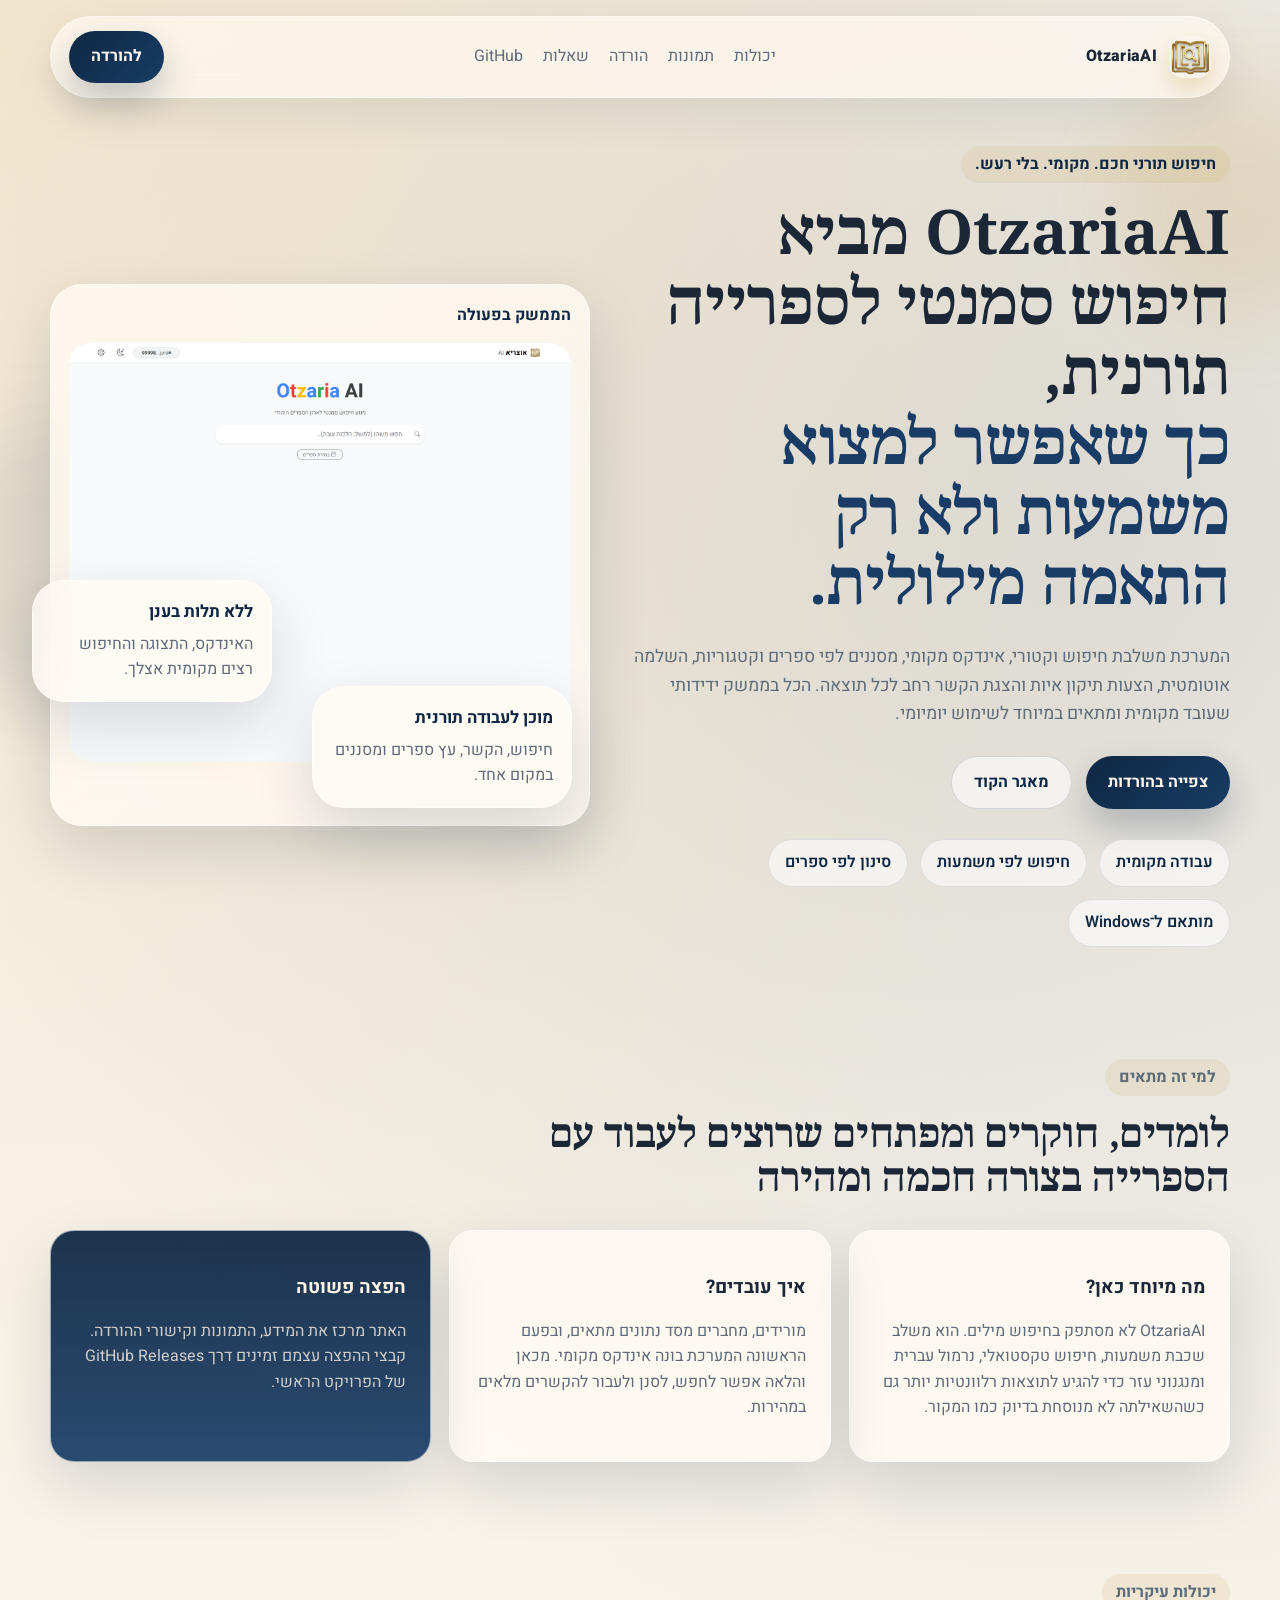
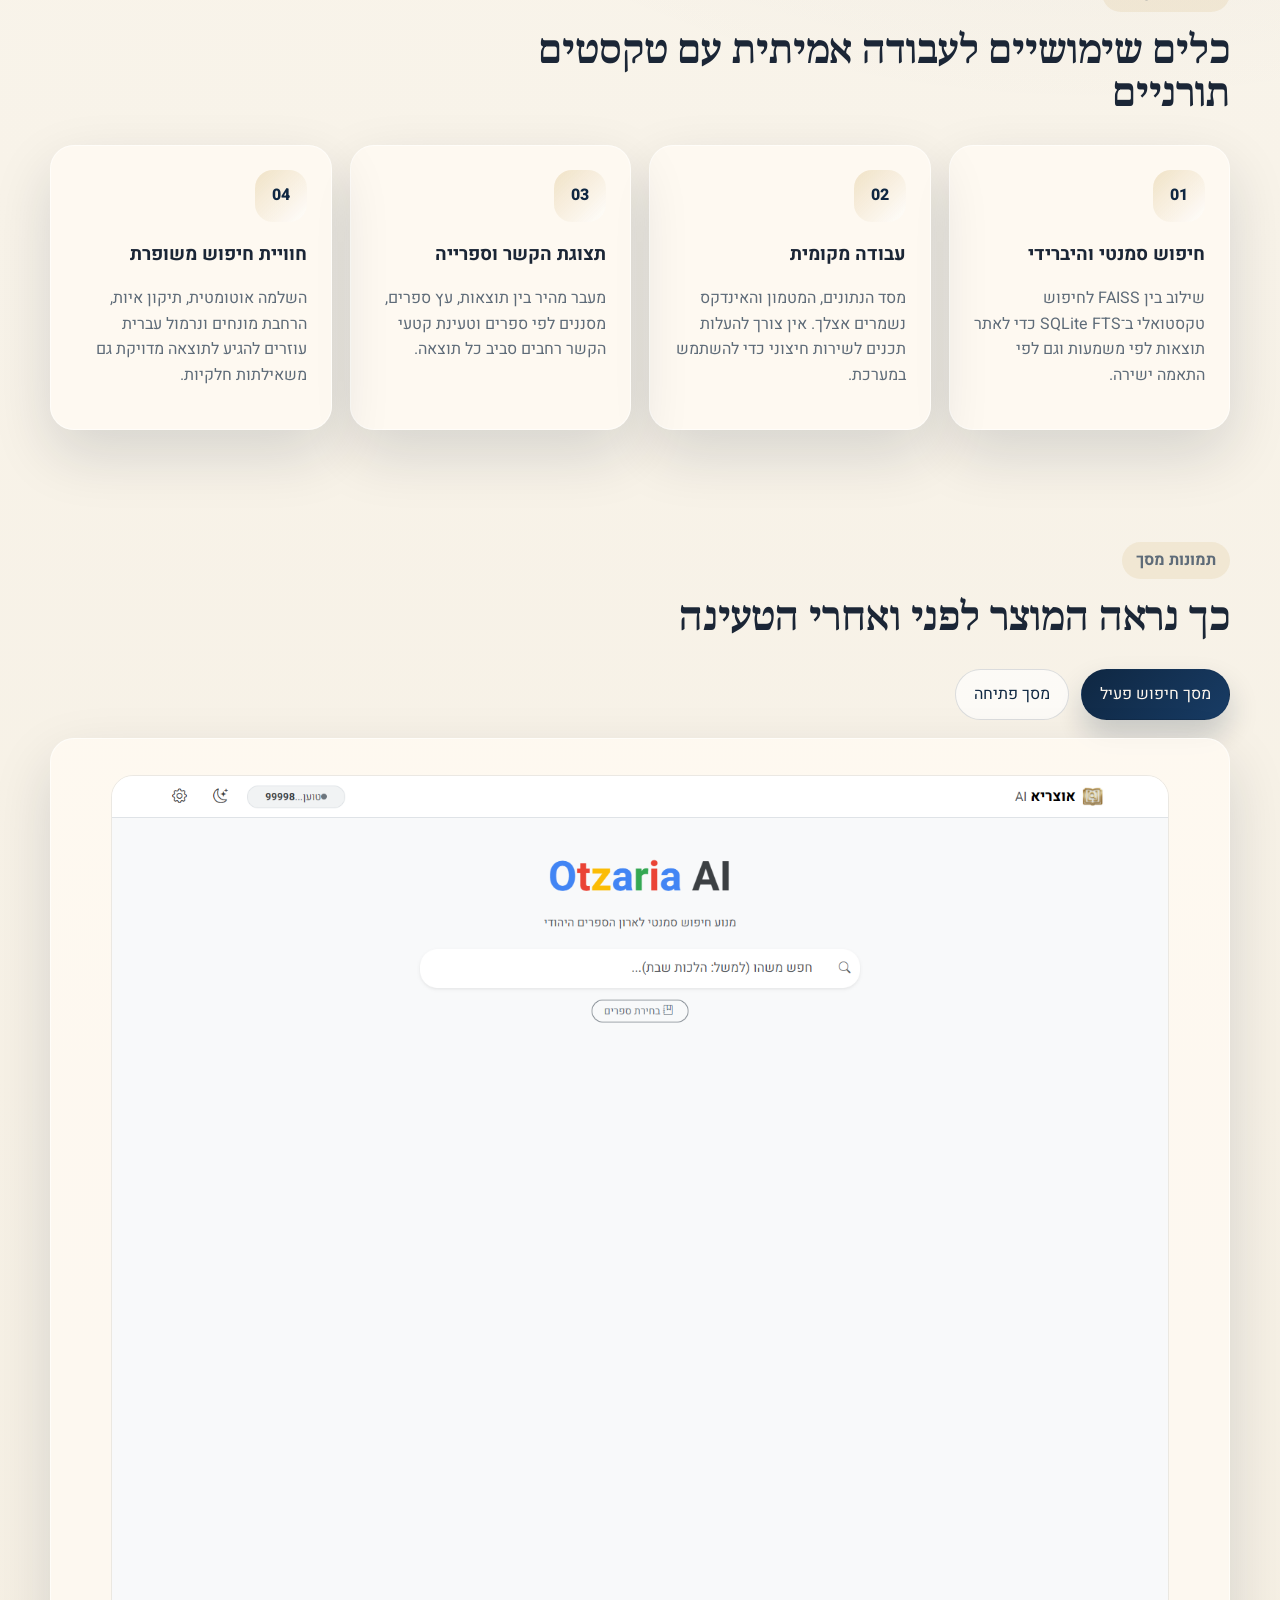
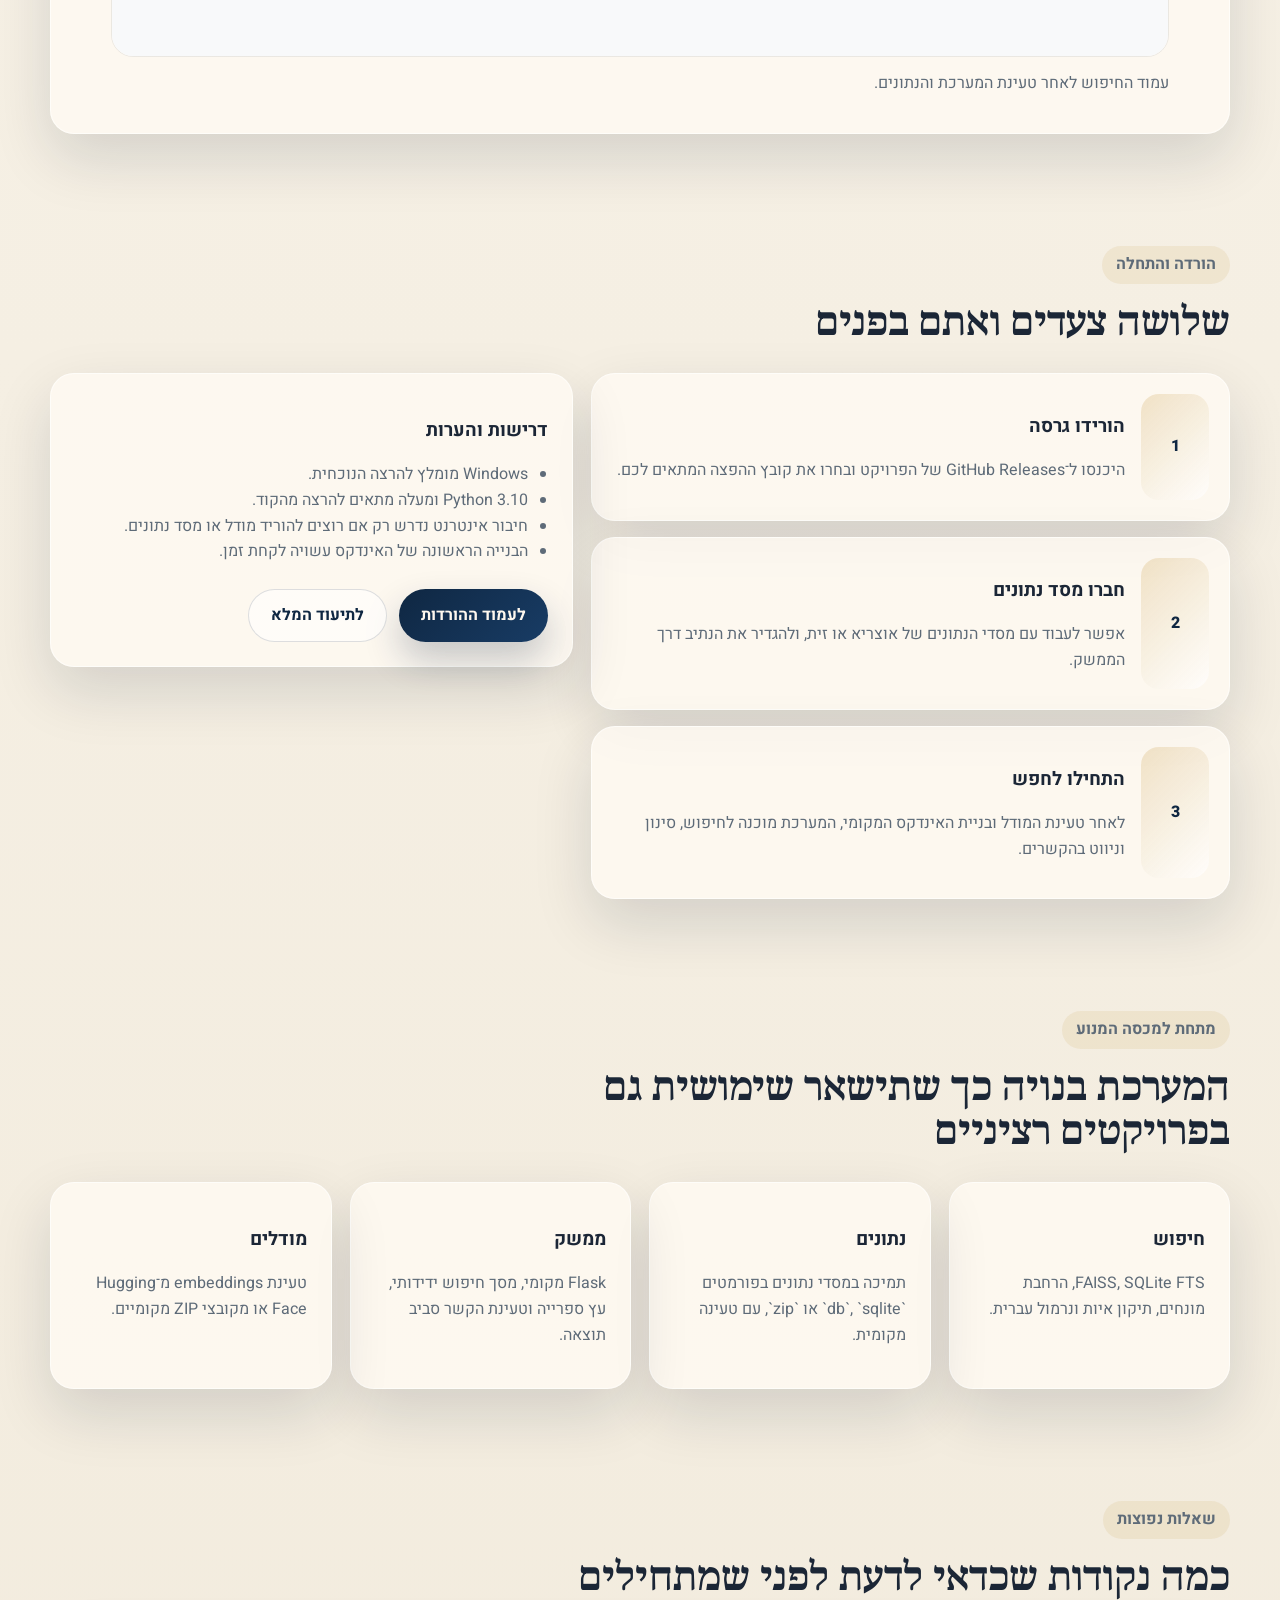
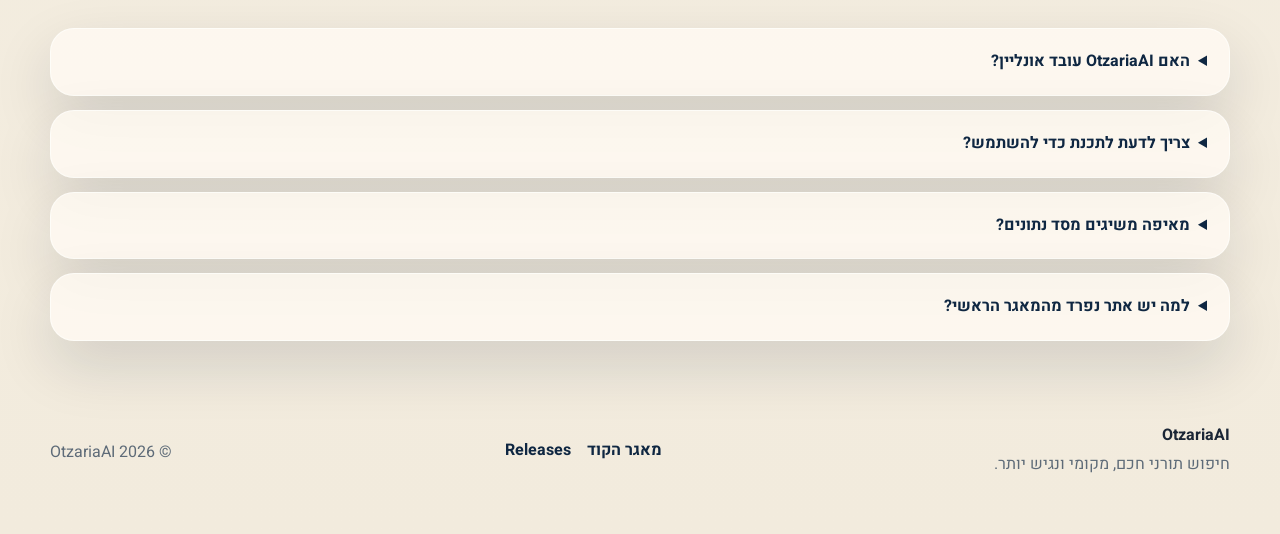
==== index.html @ f45da80d "יצירת אתר" ====
<!doctype html>
<html lang="he" dir="rtl">
  <head>
    <meta charset="utf-8" />
    <meta name="viewport" content="width=device-width, initial-scale=1" />
    <title>OtzariaAI | חיפוש חכם לספרייה תורנית</title>
    <meta
      name="description"
      content="OtzariaAI הוא אתר הבית של מנוע החיפוש הסמנטי המקומי לספרייה תורנית: חיפוש לפי משמעות, מסננים, השלמה אוטומטית, ותהליך הורדה פשוט דרך GitHub Releases."
    />
    <meta name="theme-color" content="#0f2742" />
    <meta property="og:title" content="OtzariaAI" />
    <meta
      property="og:description"
      content="מנוע חיפוש סמנטי מקומי לספרייה תורנית, עם חיפוש לפי משמעות, עבודה מקומית ותהליך הורדה פשוט."
    />
    <meta property="og:type" content="website" />
    <meta property="og:url" content="https://arieldaniely.github.io/otzariaai-site/" />
    <meta property="og:image" content="assets/brand-mark.png" />
    <link rel="icon" href="favicon.ico" sizes="any" />
    <link rel="stylesheet" href="styles.css" />
  </head>
  <body>
    <div class="page-glow page-glow-one" aria-hidden="true"></div>
    <div class="page-glow page-glow-two" aria-hidden="true"></div>

    <header class="topbar">
      <a class="brand" href="#top" aria-label="עמוד הבית של OtzariaAI">
        <img src="assets/brand-mark.png" alt="" />
        <span>OtzariaAI</span>
      </a>

      <nav class="topnav" aria-label="ניווט ראשי">
        <a href="#features">יכולות</a>
        <a href="#gallery">תמונות</a>
        <a href="#download">הורדה</a>
        <a href="#faq">שאלות</a>
        <a href="https://github.com/arieldaniely/otzariaAI" target="_blank" rel="noreferrer">GitHub</a>
      </nav>

      <a
        class="nav-cta"
        href="https://github.com/arieldaniely/otzariaAI/releases"
        target="_blank"
        rel="noreferrer"
      >
        להורדה
      </a>
    </header>

    <main id="top">
      <section class="hero section-shell reveal">
        <div class="hero-copy">
          <p class="eyebrow">חיפוש תורני חכם. מקומי. בלי רעש.</p>
          <h1>
            OtzariaAI מביא חיפוש סמנטי לספרייה תורנית,
            <span>כך שאפשר למצוא משמעות ולא רק התאמה מילולית.</span>
          </h1>
          <p class="hero-text">
            המערכת משלבת חיפוש וקטורי, אינדקס מקומי, מסננים לפי ספרים וקטגוריות,
            השלמה אוטומטית, הצעות תיקון איות והצגת הקשר רחב לכל תוצאה. הכל בממשק
            ידידותי שעובד מקומית ומתאים במיוחד לשימוש יומיומי.
          </p>

          <div class="hero-actions">
            <a
              class="button button-primary"
              href="https://github.com/arieldaniely/otzariaAI/releases"
              target="_blank"
              rel="noreferrer"
            >
              צפייה בהורדות
            </a>
            <a
              class="button button-secondary"
              href="https://github.com/arieldaniely/otzariaAI"
              target="_blank"
              rel="noreferrer"
            >
              מאגר הקוד
            </a>
          </div>

          <ul class="hero-pills" aria-label="יתרונות מרכזיים">
            <li>עבודה מקומית</li>
            <li>חיפוש לפי משמעות</li>
            <li>סינון לפי ספרים</li>
            <li>מותאם ל־Windows</li>
          </ul>
        </div>

        <div class="hero-stage">
          <div class="stage-card stage-card-main">
            <div class="stage-caption">הממשק בפעולה</div>
            <img
              src="assets/ui-home-live.png"
              alt="צילום מסך של מנוע החיפוש OtzariaAI"
            />
          </div>
          <div class="stage-card stage-card-note">
            <strong>ללא תלות בענן</strong>
            <span>האינדקס, התצוגה והחיפוש רצים מקומית אצלך.</span>
          </div>
          <div class="stage-card stage-card-note secondary">
            <strong>מוכן לעבודה תורנית</strong>
            <span>חיפוש, הקשר, עץ ספרים ומסננים במקום אחד.</span>
          </div>
        </div>
      </section>

      <section class="section-shell intro reveal">
        <div class="section-heading">
          <p class="eyebrow">למי זה מתאים</p>
          <h2>לומדים, חוקרים ומפתחים שרוצים לעבוד עם הספרייה בצורה חכמה ומהירה</h2>
        </div>

        <div class="intro-grid">
          <article class="info-panel">
            <h3>מה מיוחד כאן?</h3>
            <p>
              OtzariaAI לא מסתפק בחיפוש מילים. הוא משלב שכבת משמעות, חיפוש טקסטואלי,
              נרמול עברית ומנגנוני עזר כדי להגיע לתוצאות רלוונטיות יותר גם כשהשאילתה
              לא מנוסחת בדיוק כמו המקור.
            </p>
          </article>
          <article class="info-panel">
            <h3>איך עובדים?</h3>
            <p>
              מורידים, מחברים מסד נתונים מתאים, ובפעם הראשונה המערכת בונה אינדקס
              מקומי. מכאן והלאה אפשר לחפש, לסנן ולעבור להקשרים מלאים במהירות.
            </p>
          </article>
          <article class="info-panel accent-panel">
            <h3>הפצה פשוטה</h3>
            <p>
              האתר מרכז את המידע, התמונות וקישורי ההורדה. קבצי ההפצה עצמם זמינים
              דרך GitHub Releases של הפרויקט הראשי.
            </p>
          </article>
        </div>
      </section>

      <section id="features" class="section-shell reveal">
        <div class="section-heading">
          <p class="eyebrow">יכולות עיקריות</p>
          <h2>כלים שימושיים לעבודה אמיתית עם טקסטים תורניים</h2>
        </div>

        <div class="feature-grid">
          <article class="feature-card">
            <span class="feature-index">01</span>
            <h3>חיפוש סמנטי והיברידי</h3>
            <p>
              שילוב בין FAISS לחיפוש טקסטואלי ב־SQLite FTS כדי לאתר תוצאות לפי
              משמעות וגם לפי התאמה ישירה.
            </p>
          </article>
          <article class="feature-card">
            <span class="feature-index">02</span>
            <h3>עבודה מקומית</h3>
            <p>
              מסד הנתונים, המטמון והאינדקס נשמרים אצלך. אין צורך להעלות תכנים לשירות
              חיצוני כדי להשתמש במערכת.
            </p>
          </article>
          <article class="feature-card">
            <span class="feature-index">03</span>
            <h3>תצוגת הקשר וספרייה</h3>
            <p>
              מעבר מהיר בין תוצאות, עץ ספרים, מסננים לפי ספרים וטעינת קטעי הקשר רחבים
              סביב כל תוצאה.
            </p>
          </article>
          <article class="feature-card">
            <span class="feature-index">04</span>
            <h3>חוויית חיפוש משופרת</h3>
            <p>
              השלמה אוטומטית, תיקון איות, הרחבת מונחים ונרמול עברית עוזרים להגיע
              לתוצאה מדויקת גם משאילתות חלקיות.
            </p>
          </article>
        </div>
      </section>

      <section id="gallery" class="section-shell reveal">
        <div class="section-heading">
          <p class="eyebrow">תמונות מסך</p>
          <h2>כך נראה המוצר לפני ואחרי הטעינה</h2>
        </div>

        <div class="gallery-layout">
          <div class="gallery-controls" role="tablist" aria-label="בחירת צילום מסך">
            <button
              class="gallery-button is-active"
              type="button"
              data-target="live"
              role="tab"
              aria-selected="true"
            >
              מסך חיפוש פעיל
            </button>
            <button
              class="gallery-button"
              type="button"
              data-target="welcome"
              role="tab"
              aria-selected="false"
            >
              מסך פתיחה
            </button>
          </div>

          <div class="gallery-frame">
            <figure class="gallery-shot is-active" data-shot="live">
              <img src="assets/ui-home-live.png" alt="מסך חיפוש פעיל של OtzariaAI" />
              <figcaption>עמוד החיפוש לאחר טעינת המערכת והנתונים.</figcaption>
            </figure>

            <figure class="gallery-shot" data-shot="welcome">
              <img src="assets/ui-home.png" alt="מסך פתיחה של OtzariaAI" />
              <figcaption>מסך פתיחה נקי עם קריאה ברורה להגדרת המערכת.</figcaption>
            </figure>
          </div>
        </div>
      </section>

      <section id="download" class="section-shell reveal">
        <div class="section-heading">
          <p class="eyebrow">הורדה והתחלה</p>
          <h2>שלושה צעדים ואתם בפנים</h2>
        </div>

        <div class="download-grid">
          <div class="steps-panel">
            <article class="step-card">
              <span class="step-index">1</span>
              <div>
                <h3>הורידו גרסה</h3>
                <p>
                  היכנסו ל־GitHub Releases של הפרויקט ובחרו את קובץ ההפצה המתאים לכם.
                </p>
              </div>
            </article>
            <article class="step-card">
              <span class="step-index">2</span>
              <div>
                <h3>חברו מסד נתונים</h3>
                <p>
                  אפשר לעבוד עם מסדי הנתונים של אוצריא או זית, ולהגדיר את הנתיב דרך
                  הממשק.
                </p>
              </div>
            </article>
            <article class="step-card">
              <span class="step-index">3</span>
              <div>
                <h3>התחילו לחפש</h3>
                <p>
                  לאחר טעינת המודל ובניית האינדקס המקומי, המערכת מוכנה לחיפוש, סינון
                  וניווט בהקשרים.
                </p>
              </div>
            </article>
          </div>

          <aside class="requirements-panel">
            <h3>דרישות והערות</h3>
            <ul>
              <li>Windows מומלץ להרצה הנוכחית.</li>
              <li>Python 3.10 ומעלה מתאים להרצה מהקוד.</li>
              <li>חיבור אינטרנט נדרש רק אם רוצים להוריד מודל או מסד נתונים.</li>
              <li>הבנייה הראשונה של האינדקס עשויה לקחת זמן.</li>
            </ul>

            <div class="requirements-actions">
              <a
                class="button button-primary"
                href="https://github.com/arieldaniely/otzariaAI/releases"
                target="_blank"
                rel="noreferrer"
              >
                לעמוד ההורדות
              </a>
              <a
                class="button button-secondary"
                href="https://github.com/arieldaniely/otzariaAI#readme"
                target="_blank"
                rel="noreferrer"
              >
                לתיעוד המלא
              </a>
            </div>
          </aside>
        </div>
      </section>

      <section class="section-shell reveal">
        <div class="section-heading">
          <p class="eyebrow">מתחת למכסה המנוע</p>
          <h2>המערכת בנויה כך שתישאר שימושית גם בפרויקטים רציניים</h2>
        </div>

        <div class="stack-grid">
          <article class="stack-card">
            <h3>חיפוש</h3>
            <p>FAISS, SQLite FTS, הרחבת מונחים, תיקון איות ונרמול עברית.</p>
          </article>
          <article class="stack-card">
            <h3>נתונים</h3>
            <p>תמיכה במסדי נתונים בפורמטים `db`, `sqlite` או `zip`, עם טעינה מקומית.</p>
          </article>
          <article class="stack-card">
            <h3>ממשק</h3>
            <p>Flask מקומי, מסך חיפוש ידידותי, עץ ספרייה וטעינת הקשר סביב תוצאה.</p>
          </article>
          <article class="stack-card">
            <h3>מודלים</h3>
            <p>טעינת embeddings מ־Hugging Face או מקובצי ZIP מקומיים.</p>
          </article>
        </div>
      </section>

      <section id="faq" class="section-shell reveal">
        <div class="section-heading">
          <p class="eyebrow">שאלות נפוצות</p>
          <h2>כמה נקודות שכדאי לדעת לפני שמתחילים</h2>
        </div>

        <div class="faq-list">
          <details>
            <summary>האם OtzariaAI עובד אונליין?</summary>
            <p>
              לא. המערכת עצמה מיועדת לעבודה מקומית. חיבור אינטרנט נדרש רק כדי להוריד
              מודל או מסד נתונים כשאין קובץ מקומי מוכן.
            </p>
          </details>
          <details>
            <summary>צריך לדעת לתכנת כדי להשתמש?</summary>
            <p>
              לא בהכרח. אפשר להשתמש בקובצי ההפצה מתוך Releases. אם רוצים להריץ מהקוד,
              יש ב־README הוראות התקנה מסודרות.
            </p>
          </details>
          <details>
            <summary>מאיפה משיגים מסד נתונים?</summary>
            <p>
              הפרויקט תומך במסדי הנתונים של אוצריא ושל זית. קישורי ההורדה וההסבר על
              הגדרת הנתיב מופיעים במאגר הראשי.
            </p>
          </details>
          <details>
            <summary>למה יש אתר נפרד מהמאגר הראשי?</summary>
            <p>
              כדי לאפשר דף שיווקי נקי ל־GitHub Pages בלי לערבב אותו עם קוד היישום,
              ההפצות והקבצים המקומיים של הפרויקט הראשי.
            </p>
          </details>
        </div>
      </section>
    </main>

    <footer class="site-footer">
      <div>
        <strong>OtzariaAI</strong>
        <p>חיפוש תורני חכם, מקומי ונגיש יותר.</p>
      </div>
      <div class="footer-links">
        <a href="https://github.com/arieldaniely/otzariaAI" target="_blank" rel="noreferrer">מאגר הקוד</a>
        <a href="https://github.com/arieldaniely/otzariaAI/releases" target="_blank" rel="noreferrer">Releases</a>
      </div>
      <p class="footer-note">© <span id="year"></span> OtzariaAI</p>
    </footer>

    <script src="script.js"></script>
  </body>
</html>
---- styles.css ----
@import url("https://fonts.googleapis.com/css2?family=Heebo:wght@400;500;700;800&family=Noto+Serif+Hebrew:wght@700&display=swap");

:root {
  --bg: #f7f1e6;
  --surface: rgba(255, 251, 243, 0.8);
  --surface-strong: #fffaf1;
  --ink: #1b2636;
  --muted: #5e6b78;
  --line: rgba(31, 55, 90, 0.12);
  --primary: #0f2742;
  --primary-soft: #183c65;
  --accent: #c79a42;
  --accent-soft: #ecd6a8;
  --shadow: 0 24px 60px rgba(13, 30, 52, 0.14);
  --radius-xl: 32px;
  --radius-lg: 24px;
  --radius-md: 18px;
  --max-width: 1180px;
}

* {
  box-sizing: border-box;
}

html {
  scroll-behavior: smooth;
}

body {
  margin: 0;
  min-height: 100vh;
  background:
    radial-gradient(circle at top left, rgba(199, 154, 66, 0.2), transparent 28%),
    radial-gradient(circle at 85% 10%, rgba(15, 39, 66, 0.12), transparent 24%),
    linear-gradient(180deg, #fbf7ef 0%, #f2ebdd 100%);
  color: var(--ink);
  font-family: "Heebo", "Segoe UI", sans-serif;
  line-height: 1.6;
}

img {
  display: block;
  max-width: 100%;
}

a {
  color: inherit;
  text-decoration: none;
}

button,
input,
textarea,
select {
  font: inherit;
}

.page-glow {
  position: fixed;
  inset: auto;
  pointer-events: none;
  z-index: 0;
  border-radius: 999px;
  filter: blur(40px);
  opacity: 0.6;
}

.page-glow-one {
  top: 80px;
  right: -80px;
  width: 240px;
  height: 240px;
  background: rgba(199, 154, 66, 0.28);
}

.page-glow-two {
  top: 420px;
  left: -90px;
  width: 280px;
  height: 280px;
  background: rgba(15, 39, 66, 0.12);
}

.topbar,
.section-shell,
.site-footer {
  position: relative;
  z-index: 1;
  width: min(calc(100% - 32px), var(--max-width));
  margin-inline: auto;
}

.topbar {
  position: sticky;
  top: 16px;
  display: flex;
  align-items: center;
  justify-content: space-between;
  gap: 20px;
  margin-top: 16px;
  padding: 14px 18px;
  border: 1px solid rgba(255, 255, 255, 0.52);
  border-radius: 999px;
  background: rgba(255, 250, 241, 0.72);
  backdrop-filter: blur(18px);
  box-shadow: 0 16px 44px rgba(17, 36, 60, 0.08);
}

.brand {
  display: inline-flex;
  align-items: center;
  gap: 12px;
  font-weight: 800;
  letter-spacing: 0.02em;
}

.brand img {
  width: 42px;
  height: 42px;
  border-radius: 14px;
  box-shadow: 0 10px 22px rgba(199, 154, 66, 0.28);
}

.topnav {
  display: flex;
  align-items: center;
  gap: 20px;
  color: var(--muted);
}

.topnav a {
  position: relative;
  transition: color 180ms ease;
}

.topnav a::after {
  content: "";
  position: absolute;
  right: 0;
  bottom: -4px;
  width: 100%;
  height: 2px;
  background: linear-gradient(90deg, transparent, var(--accent), transparent);
  transform: scaleX(0);
  transform-origin: center;
  transition: transform 180ms ease;
}

.topnav a:hover,
.topnav a:focus-visible {
  color: var(--primary);
}

.topnav a:hover::after,
.topnav a:focus-visible::after {
  transform: scaleX(1);
}

.nav-cta,
.button {
  display: inline-flex;
  align-items: center;
  justify-content: center;
  gap: 10px;
  padding: 13px 22px;
  border-radius: 999px;
  font-weight: 700;
  transition:
    transform 180ms ease,
    box-shadow 180ms ease,
    background-color 180ms ease,
    border-color 180ms ease;
}

.nav-cta,
.button-primary {
  background: linear-gradient(135deg, var(--primary) 0%, var(--primary-soft) 100%);
  color: #fff8ef;
  box-shadow: 0 18px 36px rgba(15, 39, 66, 0.24);
}

.button-secondary {
  border: 1px solid rgba(15, 39, 66, 0.14);
  background: rgba(255, 255, 255, 0.58);
  color: var(--primary);
}

.nav-cta:hover,
.nav-cta:focus-visible,
.button:hover,
.button:focus-visible,
.gallery-button:hover,
.gallery-button:focus-visible {
  transform: translateY(-2px);
}

.hero {
  display: grid;
  grid-template-columns: minmax(0, 1.05fr) minmax(320px, 0.95fr);
  gap: 44px;
  padding: 74px 0 32px;
  align-items: center;
}

.eyebrow {
  display: inline-flex;
  margin: 0 0 18px;
  padding: 6px 14px;
  border-radius: 999px;
  background: rgba(199, 154, 66, 0.12);
  color: var(--primary);
  font-weight: 700;
}

.hero h1,
.section-heading h2 {
  margin: 0;
  font-family: "Noto Serif Hebrew", Georgia, serif;
  line-height: 1.14;
}

.hero h1 {
  font-size: clamp(2.5rem, 4.8vw, 5rem);
}

.hero h1 span {
  display: block;
  color: var(--primary-soft);
}

.hero-text,
.section-heading p,
.feature-card p,
.info-panel p,
.step-card p,
.stack-card p,
.faq-list p,
.requirements-panel li {
  color: var(--muted);
}

.hero-text {
  max-width: 62ch;
  margin: 22px 0 0;
  font-size: 1.1rem;
}

.hero-actions {
  display: flex;
  flex-wrap: wrap;
  gap: 14px;
  margin-top: 28px;
}

.hero-pills {
  display: flex;
  flex-wrap: wrap;
  gap: 12px;
  padding: 0;
  margin: 30px 0 0;
  list-style: none;
}

.hero-pills li {
  padding: 10px 16px;
  border: 1px solid rgba(15, 39, 66, 0.1);
  border-radius: 999px;
  background: rgba(255, 255, 255, 0.56);
  color: var(--primary);
  font-weight: 600;
}

.hero-stage {
  position: relative;
  min-height: 560px;
}

.stage-card {
  position: absolute;
  border: 1px solid rgba(255, 255, 255, 0.58);
  border-radius: var(--radius-xl);
  background: var(--surface);
  backdrop-filter: blur(16px);
  box-shadow: var(--shadow);
}

.stage-card-main {
  inset: 18px 0 0 0;
  padding: 18px;
}

.stage-caption {
  margin-bottom: 14px;
  color: var(--primary);
  font-weight: 700;
}

.stage-card-main img {
  width: 100%;
  border-radius: 22px;
}

.stage-card-note {
  left: -18px;
  bottom: 124px;
  width: 240px;
  padding: 18px;
}

.stage-card-note.secondary {
  right: 18px;
  bottom: 18px;
  left: auto;
  width: 260px;
}

.stage-card-note strong {
  display: block;
  margin-bottom: 6px;
  color: var(--primary);
  font-size: 1.05rem;
}

.stage-card-note span {
  color: var(--muted);
}

.section-shell {
  padding: 48px 0;
}

.section-heading {
  max-width: 780px;
  margin-bottom: 28px;
}

.section-heading h2 {
  font-size: clamp(1.9rem, 3vw, 3.2rem);
}

.section-heading p {
  margin-top: 16px;
}

.intro-grid,
.feature-grid,
.download-grid,
.stack-grid {
  display: grid;
  gap: 18px;
}

.intro-grid {
  grid-template-columns: repeat(3, minmax(0, 1fr));
}

.info-panel,
.feature-card,
.gallery-frame,
.step-card,
.requirements-panel,
.stack-card,
.faq-list details {
  border: 1px solid rgba(255, 255, 255, 0.56);
  border-radius: var(--radius-lg);
  background: var(--surface);
  box-shadow: var(--shadow);
}

.info-panel,
.feature-card,
.requirements-panel,
.stack-card {
  padding: 24px;
}

.accent-panel {
  background: linear-gradient(180deg, rgba(15, 39, 66, 0.94), rgba(24, 60, 101, 0.92));
  color: #fff6ea;
}

.accent-panel p {
  color: rgba(255, 246, 234, 0.78);
}

.feature-grid {
  grid-template-columns: repeat(4, minmax(0, 1fr));
}

.feature-index,
.step-index {
  display: inline-flex;
  align-items: center;
  justify-content: center;
  min-width: 52px;
  min-height: 52px;
  border-radius: 18px;
  background: linear-gradient(135deg, rgba(199, 154, 66, 0.24), rgba(255, 255, 255, 0.72));
  color: var(--primary);
  font-weight: 800;
}

.feature-card h3,
.info-panel h3,
.requirements-panel h3,
.step-card h3,
.stack-card h3 {
  margin: 18px 0 10px;
}

.gallery-layout {
  display: grid;
  gap: 18px;
}

.gallery-controls {
  display: flex;
  flex-wrap: wrap;
  gap: 12px;
}

.gallery-button {
  padding: 12px 18px;
  border: 1px solid rgba(15, 39, 66, 0.14);
  border-radius: 999px;
  background: rgba(255, 255, 255, 0.64);
  color: var(--primary);
  cursor: pointer;
  transition:
    transform 180ms ease,
    background-color 180ms ease,
    color 180ms ease,
    box-shadow 180ms ease;
}

.gallery-button.is-active {
  background: linear-gradient(135deg, var(--primary) 0%, var(--primary-soft) 100%);
  color: #fff8ef;
  box-shadow: 0 16px 30px rgba(15, 39, 66, 0.2);
}

.gallery-frame {
  padding: 20px;
}

.gallery-shot {
  display: none;
}

.gallery-shot.is-active {
  display: block;
  animation: fade-in 260ms ease;
}

.gallery-shot img {
  width: 100%;
  border-radius: 22px;
  border: 1px solid rgba(15, 39, 66, 0.08);
}

.gallery-shot figcaption {
  margin-top: 14px;
  color: var(--muted);
}

.download-grid {
  grid-template-columns: minmax(0, 1.1fr) minmax(280px, 0.9fr);
  align-items: start;
}

.steps-panel {
  display: grid;
  gap: 16px;
}

.step-card {
  display: grid;
  grid-template-columns: 68px minmax(0, 1fr);
  gap: 16px;
  padding: 20px;
}

.requirements-panel ul {
  padding-inline-start: 20px;
  margin: 16px 0 0;
}

.requirements-actions {
  display: flex;
  flex-wrap: wrap;
  gap: 12px;
  margin-top: 24px;
}

.stack-grid {
  grid-template-columns: repeat(4, minmax(0, 1fr));
}

.faq-list {
  display: grid;
  gap: 14px;
}

.faq-list details {
  padding: 20px 22px;
}

.faq-list summary {
  cursor: pointer;
  font-weight: 700;
  color: var(--primary);
}

.faq-list p {
  margin-bottom: 0;
}

.site-footer {
  display: flex;
  align-items: center;
  justify-content: space-between;
  gap: 18px;
  padding: 34px 0 56px;
}

.site-footer p {
  margin: 4px 0 0;
  color: var(--muted);
}

.footer-links {
  display: flex;
  flex-wrap: wrap;
  gap: 16px;
  color: var(--primary);
  font-weight: 700;
}

.footer-note {
  white-space: nowrap;
}

.reveal {
  opacity: 0;
  transform: translateY(22px);
  transition:
    opacity 500ms ease,
    transform 500ms ease;
}

.reveal.is-visible {
  opacity: 1;
  transform: translateY(0);
}

@keyframes fade-in {
  from {
    opacity: 0;
    transform: translateY(10px);
  }

  to {
    opacity: 1;
    transform: translateY(0);
  }
}

@media (max-width: 1080px) {
  .hero,
  .download-grid,
  .feature-grid,
  .intro-grid,
  .stack-grid {
    grid-template-columns: repeat(2, minmax(0, 1fr));
  }

  .hero-stage {
    min-height: 480px;
  }

  .stage-card-note {
    left: 0;
  }
}

@media (max-width: 760px) {
  .topbar {
    position: static;
    flex-wrap: wrap;
    border-radius: 28px;
  }

  .topnav {
    order: 3;
    width: 100%;
    overflow-x: auto;
    padding-bottom: 4px;
  }

  .hero,
  .download-grid,
  .feature-grid,
  .intro-grid,
  .stack-grid {
    grid-template-columns: 1fr;
  }

  .hero {
    padding-top: 42px;
  }

  .hero-stage {
    min-height: auto;
  }

  .stage-card {
    position: static;
  }

  .stage-card-note,
  .stage-card-note.secondary {
    width: auto;
    margin-top: 14px;
  }

  .site-footer {
    flex-direction: column;
    align-items: flex-start;
  }
}

@media (prefers-reduced-motion: reduce) {
  html {
    scroll-behavior: auto;
  }

  *,
  *::before,
  *::after {
    animation-duration: 1ms !important;
    animation-iteration-count: 1 !important;
    transition-duration: 1ms !important;
  }
}
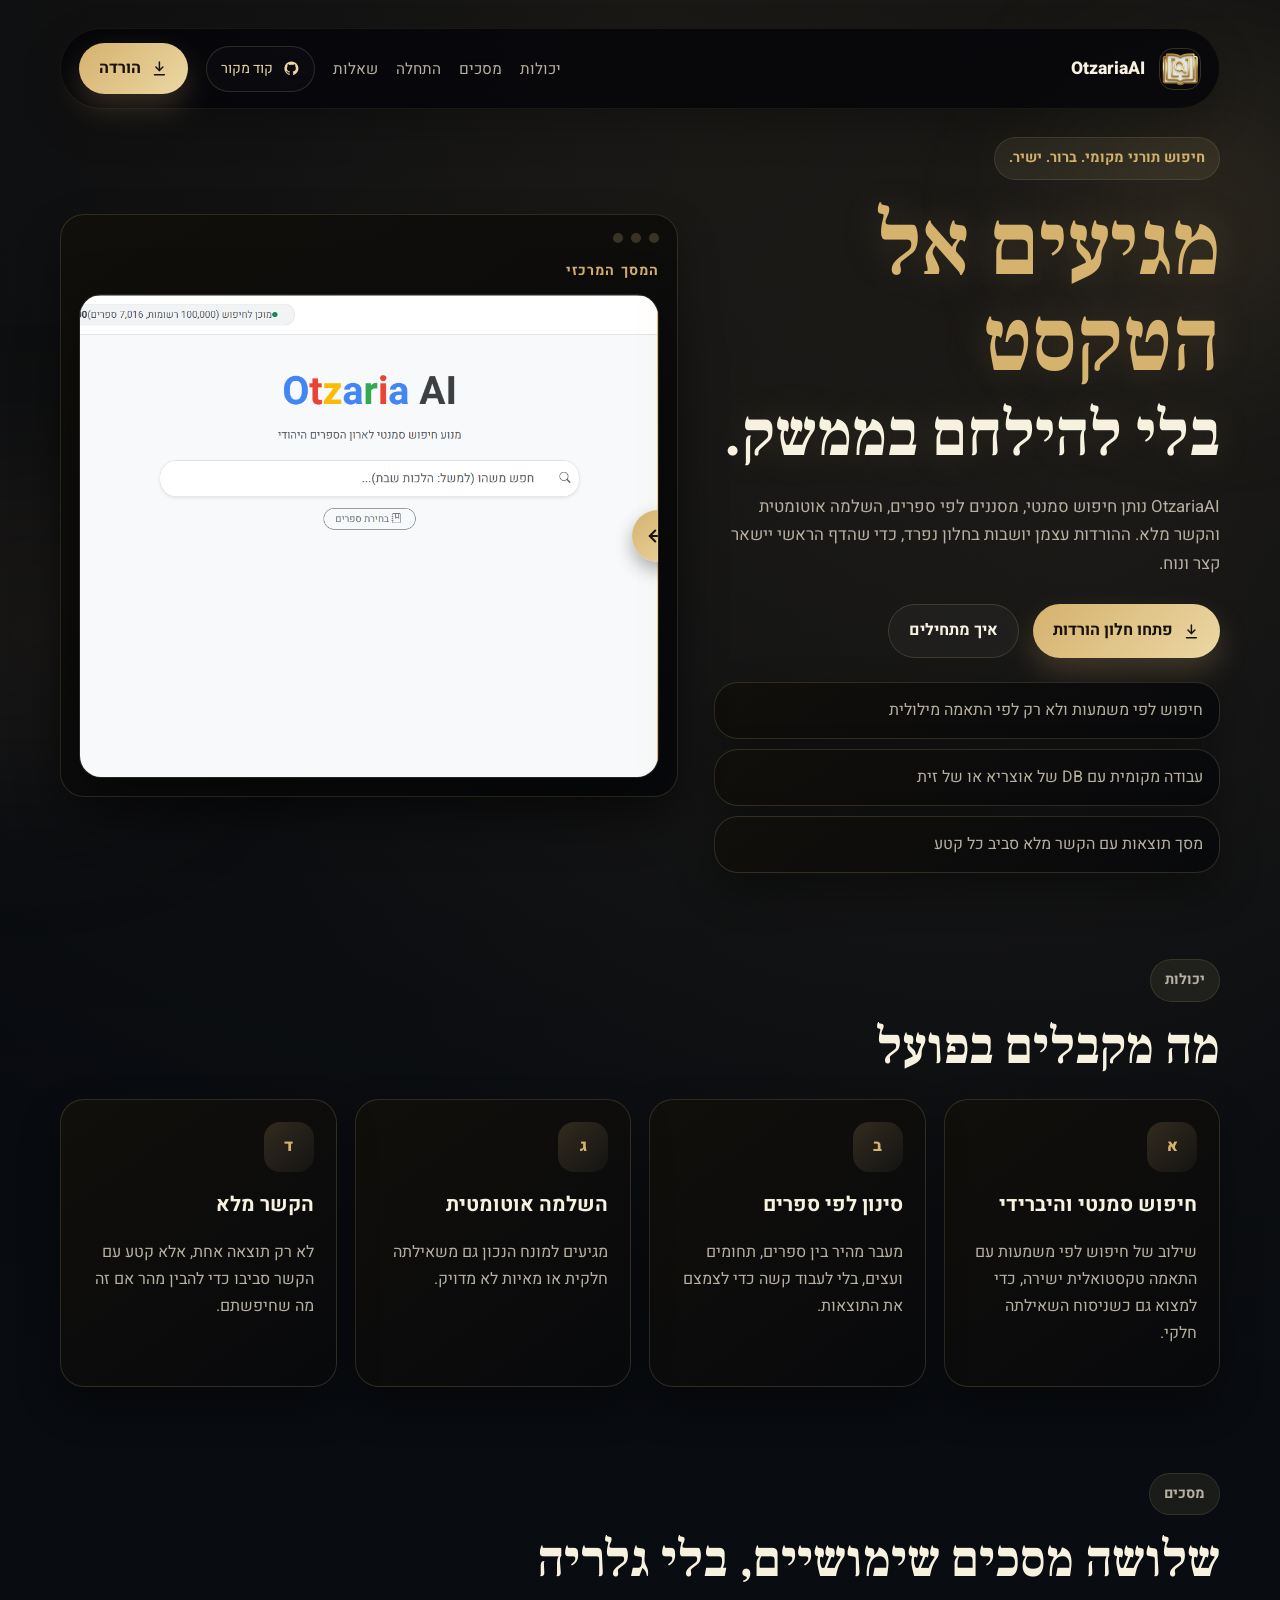
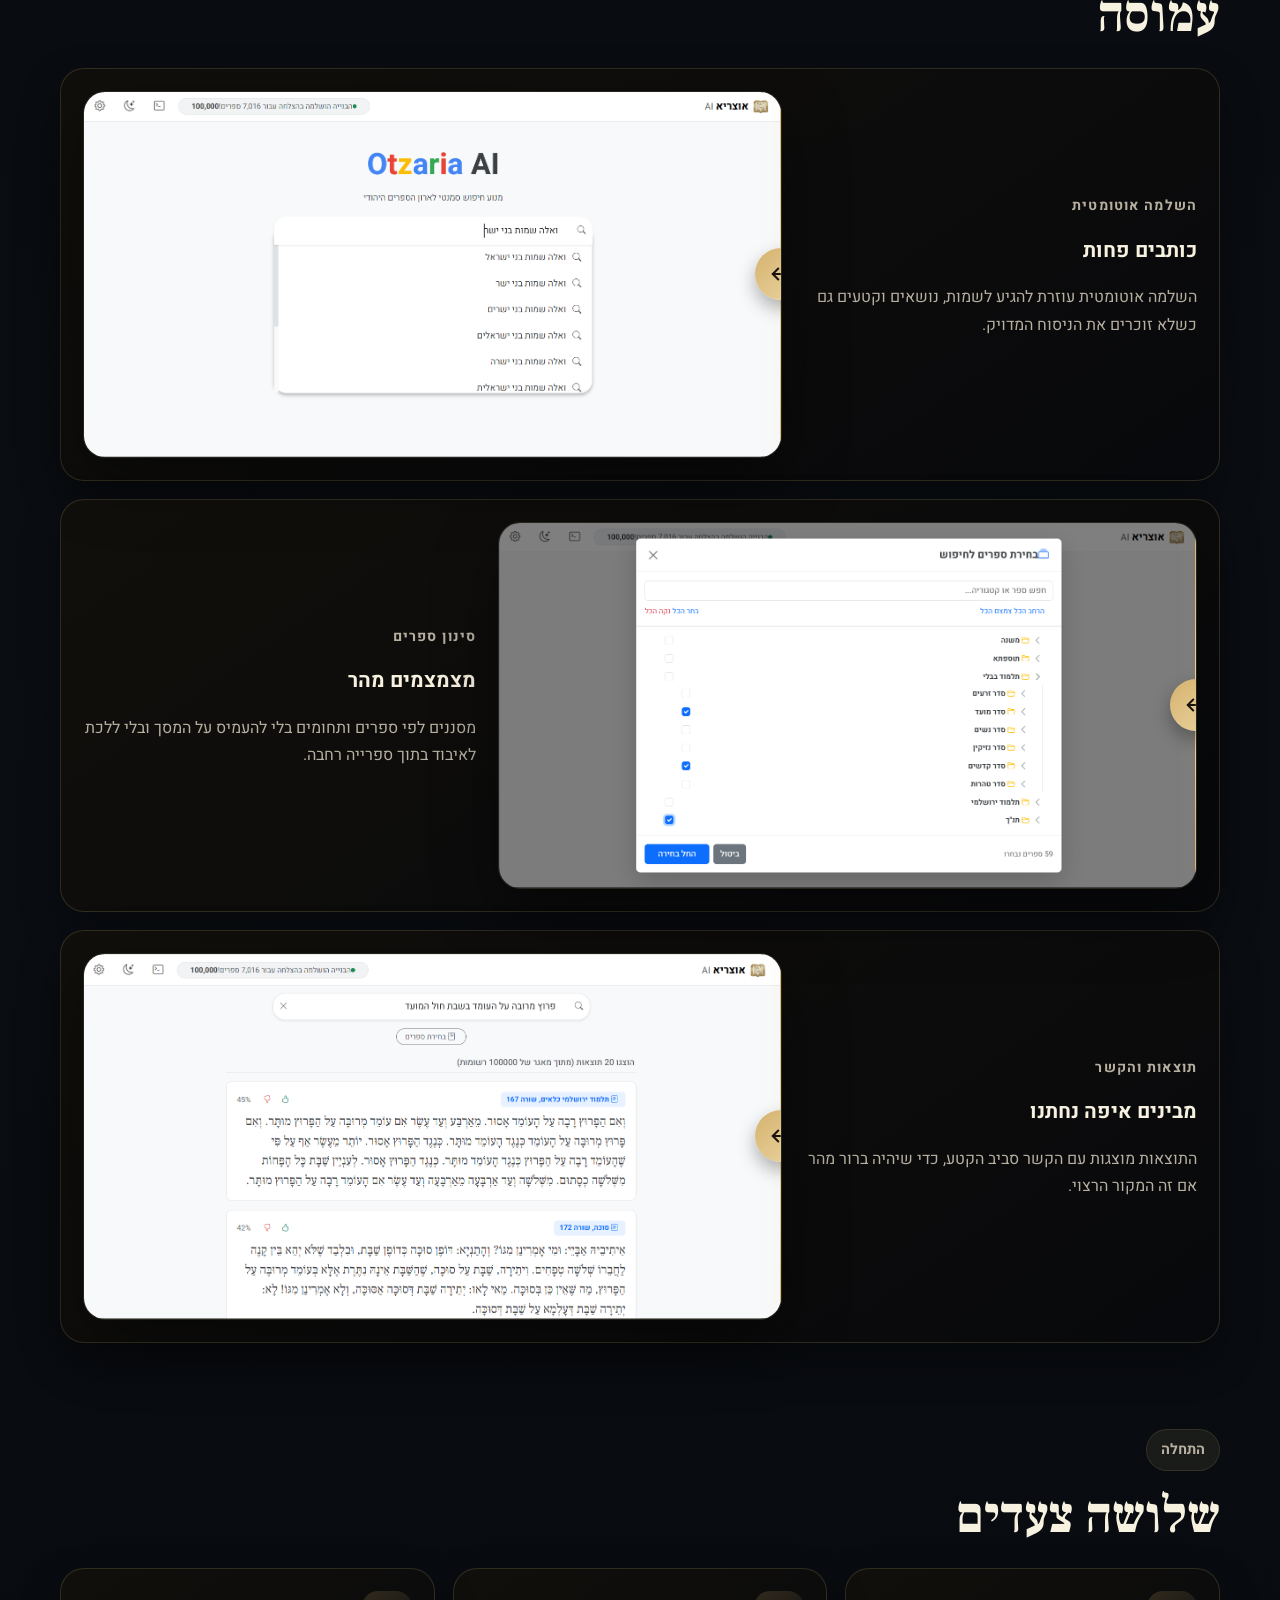
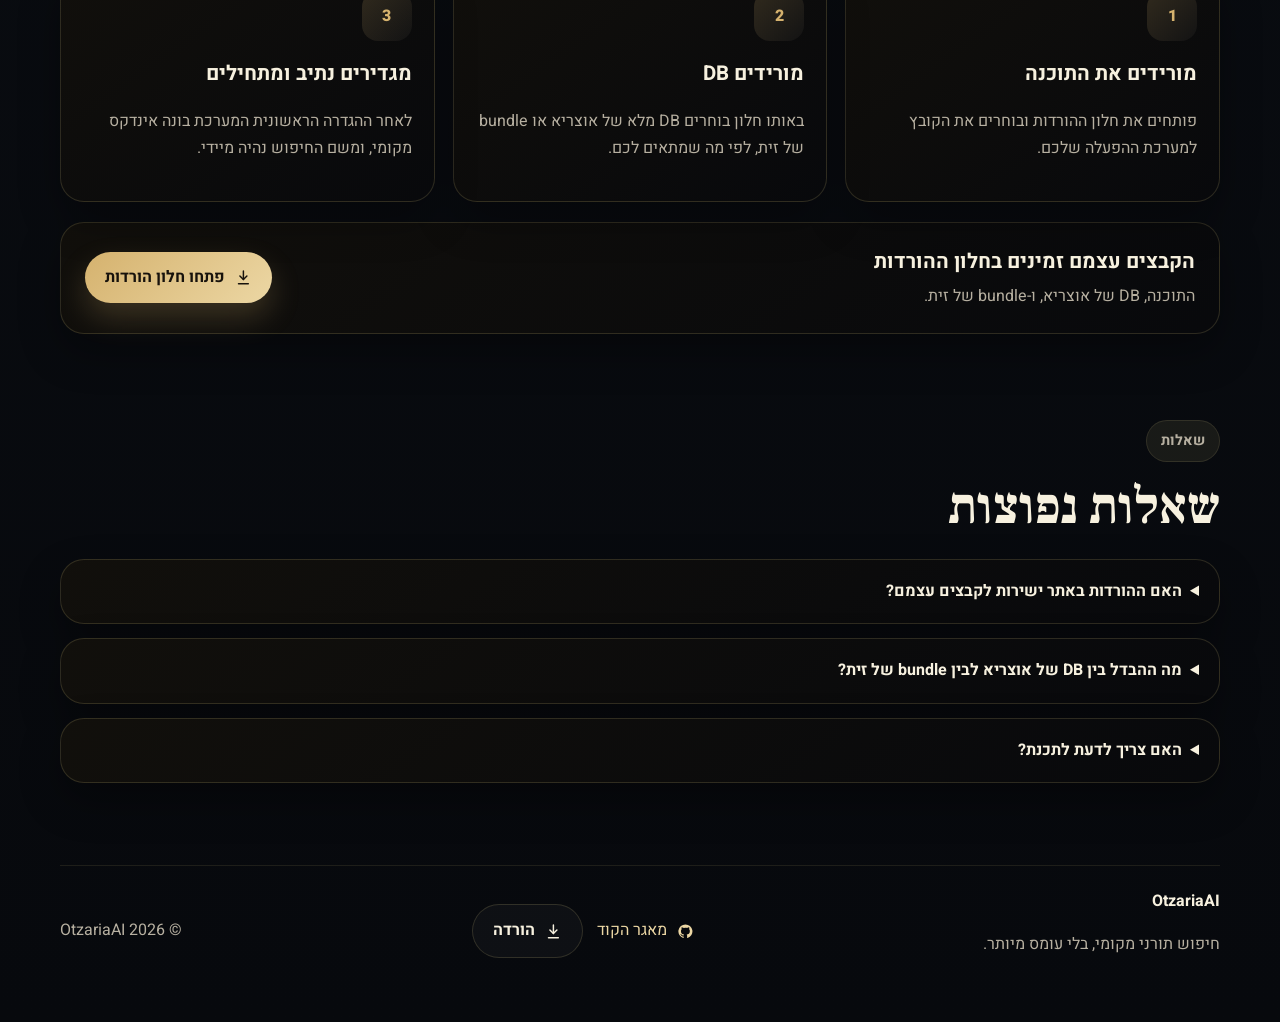
==== commit ce5fd040: "שיפור עיצוב נרחב" ====
--- a/index.html
+++ b/index.html
@@ -3,16 +3,16 @@
   <head>
     <meta charset="utf-8" />
     <meta name="viewport" content="width=device-width, initial-scale=1" />
-    <title>OtzariaAI | חיפוש חכם לספרייה תורנית</title>
+    <title>OtzariaAI | חיפוש תורני מקומי</title>
     <meta
       name="description"
-      content="OtzariaAI הוא אתר הבית של מנוע החיפוש הסמנטי המקומי לספרייה תורנית: חיפוש לפי משמעות, מסננים, השלמה אוטומטית, ותהליך הורדה פשוט דרך GitHub Releases."
+      content="OtzariaAI הוא מנוע חיפוש תורני מקומי. האתר ממוקד במסך אחד ברור, עם חלון הורדות נפרד לתוכנה ולמסדי הנתונים."
     />
-    <meta name="theme-color" content="#0f2742" />
+    <meta name="theme-color" content="#07090d" />
     <meta property="og:title" content="OtzariaAI" />
     <meta
       property="og:description"
-      content="מנוע חיפוש סמנטי מקומי לספרייה תורנית, עם חיפוש לפי משמעות, עבודה מקומית ותהליך הורדה פשוט."
+      content="חיפוש תורני מקומי, עם דף ממוקד וחלון הורדות נפרד לתוכנה ול-DB."
     />
     <meta property="og:type" content="website" />
     <meta property="og:url" content="https://arieldaniely.github.io/otzariaai-site/" />
@@ -21,355 +21,417 @@
     <link rel="stylesheet" href="styles.css" />
   </head>
   <body>
-    <div class="page-glow page-glow-one" aria-hidden="true"></div>
-    <div class="page-glow page-glow-two" aria-hidden="true"></div>
-
-    <header class="topbar">
-      <a class="brand" href="#top" aria-label="עמוד הבית של OtzariaAI">
-        <img src="assets/brand-mark.png" alt="" />
-        <span>OtzariaAI</span>
-      </a>
-
-      <nav class="topnav" aria-label="ניווט ראשי">
-        <a href="#features">יכולות</a>
-        <a href="#gallery">תמונות</a>
-        <a href="#download">הורדה</a>
-        <a href="#faq">שאלות</a>
-        <a href="https://github.com/arieldaniely/otzariaAI" target="_blank" rel="noreferrer">GitHub</a>
-      </nav>
-
-      <a
-        class="nav-cta"
-        href="https://github.com/arieldaniely/otzariaAI/releases"
-        target="_blank"
-        rel="noreferrer"
-      >
-        להורדה
-      </a>
-    </header>
-
-    <main id="top">
-      <section class="hero section-shell reveal">
-        <div class="hero-copy">
-          <p class="eyebrow">חיפוש תורני חכם. מקומי. בלי רעש.</p>
-          <h1>
-            OtzariaAI מביא חיפוש סמנטי לספרייה תורנית,
-            <span>כך שאפשר למצוא משמעות ולא רק התאמה מילולית.</span>
-          </h1>
-          <p class="hero-text">
-            המערכת משלבת חיפוש וקטורי, אינדקס מקומי, מסננים לפי ספרים וקטגוריות,
-            השלמה אוטומטית, הצעות תיקון איות והצגת הקשר רחב לכל תוצאה. הכל בממשק
-            ידידותי שעובד מקומית ומתאים במיוחד לשימוש יומיומי.
-          </p>
-
-          <div class="hero-actions">
-            <a
-              class="button button-primary"
-              href="https://github.com/arieldaniely/otzariaAI/releases"
-              target="_blank"
-              rel="noreferrer"
-            >
-              צפייה בהורדות
-            </a>
-            <a
-              class="button button-secondary"
-              href="https://github.com/arieldaniely/otzariaAI"
-              target="_blank"
-              rel="noreferrer"
-            >
-              מאגר הקוד
-            </a>
-          </div>
-
-          <ul class="hero-pills" aria-label="יתרונות מרכזיים">
-            <li>עבודה מקומית</li>
-            <li>חיפוש לפי משמעות</li>
-            <li>סינון לפי ספרים</li>
-            <li>מותאם ל־Windows</li>
-          </ul>
-        </div>
-
-        <div class="hero-stage">
-          <div class="stage-card stage-card-main">
-            <div class="stage-caption">הממשק בפעולה</div>
-            <img
-              src="assets/ui-home-live.png"
-              alt="צילום מסך של מנוע החיפוש OtzariaAI"
-            />
-          </div>
-          <div class="stage-card stage-card-note">
-            <strong>ללא תלות בענן</strong>
-            <span>האינדקס, התצוגה והחיפוש רצים מקומית אצלך.</span>
-          </div>
-          <div class="stage-card stage-card-note secondary">
-            <strong>מוכן לעבודה תורנית</strong>
-            <span>חיפוש, הקשר, עץ ספרים ומסננים במקום אחד.</span>
-          </div>
-        </div>
-      </section>
-
-      <section class="section-shell intro reveal">
-        <div class="section-heading">
-          <p class="eyebrow">למי זה מתאים</p>
-          <h2>לומדים, חוקרים ומפתחים שרוצים לעבוד עם הספרייה בצורה חכמה ומהירה</h2>
-        </div>
-
-        <div class="intro-grid">
-          <article class="info-panel">
-            <h3>מה מיוחד כאן?</h3>
-            <p>
-              OtzariaAI לא מסתפק בחיפוש מילים. הוא משלב שכבת משמעות, חיפוש טקסטואלי,
-              נרמול עברית ומנגנוני עזר כדי להגיע לתוצאות רלוונטיות יותר גם כשהשאילתה
-              לא מנוסחת בדיוק כמו המקור.
-            </p>
-          </article>
-          <article class="info-panel">
-            <h3>איך עובדים?</h3>
-            <p>
-              מורידים, מחברים מסד נתונים מתאים, ובפעם הראשונה המערכת בונה אינדקס
-              מקומי. מכאן והלאה אפשר לחפש, לסנן ולעבור להקשרים מלאים במהירות.
-            </p>
-          </article>
-          <article class="info-panel accent-panel">
-            <h3>הפצה פשוטה</h3>
-            <p>
-              האתר מרכז את המידע, התמונות וקישורי ההורדה. קבצי ההפצה עצמם זמינים
-              דרך GitHub Releases של הפרויקט הראשי.
-            </p>
-          </article>
-        </div>
-      </section>
-
-      <section id="features" class="section-shell reveal">
-        <div class="section-heading">
-          <p class="eyebrow">יכולות עיקריות</p>
-          <h2>כלים שימושיים לעבודה אמיתית עם טקסטים תורניים</h2>
-        </div>
-
-        <div class="feature-grid">
-          <article class="feature-card">
-            <span class="feature-index">01</span>
-            <h3>חיפוש סמנטי והיברידי</h3>
-            <p>
-              שילוב בין FAISS לחיפוש טקסטואלי ב־SQLite FTS כדי לאתר תוצאות לפי
-              משמעות וגם לפי התאמה ישירה.
-            </p>
-          </article>
-          <article class="feature-card">
-            <span class="feature-index">02</span>
-            <h3>עבודה מקומית</h3>
-            <p>
-              מסד הנתונים, המטמון והאינדקס נשמרים אצלך. אין צורך להעלות תכנים לשירות
-              חיצוני כדי להשתמש במערכת.
-            </p>
-          </article>
-          <article class="feature-card">
-            <span class="feature-index">03</span>
-            <h3>תצוגת הקשר וספרייה</h3>
-            <p>
-              מעבר מהיר בין תוצאות, עץ ספרים, מסננים לפי ספרים וטעינת קטעי הקשר רחבים
-              סביב כל תוצאה.
-            </p>
-          </article>
-          <article class="feature-card">
-            <span class="feature-index">04</span>
-            <h3>חוויית חיפוש משופרת</h3>
-            <p>
-              השלמה אוטומטית, תיקון איות, הרחבת מונחים ונרמול עברית עוזרים להגיע
-              לתוצאה מדויקת גם משאילתות חלקיות.
-            </p>
-          </article>
-        </div>
-      </section>
-
-      <section id="gallery" class="section-shell reveal">
-        <div class="section-heading">
-          <p class="eyebrow">תמונות מסך</p>
-          <h2>כך נראה המוצר לפני ואחרי הטעינה</h2>
-        </div>
-
-        <div class="gallery-layout">
-          <div class="gallery-controls" role="tablist" aria-label="בחירת צילום מסך">
-            <button
-              class="gallery-button is-active"
-              type="button"
-              data-target="live"
-              role="tab"
-              aria-selected="true"
-            >
-              מסך חיפוש פעיל
-            </button>
-            <button
-              class="gallery-button"
-              type="button"
-              data-target="welcome"
-              role="tab"
-              aria-selected="false"
-            >
-              מסך פתיחה
-            </button>
-          </div>
-
-          <div class="gallery-frame">
-            <figure class="gallery-shot is-active" data-shot="live">
-              <img src="assets/ui-home-live.png" alt="מסך חיפוש פעיל של OtzariaAI" />
-              <figcaption>עמוד החיפוש לאחר טעינת המערכת והנתונים.</figcaption>
-            </figure>
-
-            <figure class="gallery-shot" data-shot="welcome">
-              <img src="assets/ui-home.png" alt="מסך פתיחה של OtzariaAI" />
-              <figcaption>מסך פתיחה נקי עם קריאה ברורה להגדרת המערכת.</figcaption>
-            </figure>
-          </div>
-        </div>
-      </section>
-
-      <section id="download" class="section-shell reveal">
-        <div class="section-heading">
-          <p class="eyebrow">הורדה והתחלה</p>
-          <h2>שלושה צעדים ואתם בפנים</h2>
-        </div>
-
-        <div class="download-grid">
-          <div class="steps-panel">
-            <article class="step-card">
-              <span class="step-index">1</span>
-              <div>
-                <h3>הורידו גרסה</h3>
-                <p>
-                  היכנסו ל־GitHub Releases של הפרויקט ובחרו את קובץ ההפצה המתאים לכם.
-                </p>
-              </div>
-            </article>
-            <article class="step-card">
-              <span class="step-index">2</span>
-              <div>
-                <h3>חברו מסד נתונים</h3>
-                <p>
-                  אפשר לעבוד עם מסדי הנתונים של אוצריא או זית, ולהגדיר את הנתיב דרך
-                  הממשק.
-                </p>
-              </div>
-            </article>
-            <article class="step-card">
-              <span class="step-index">3</span>
-              <div>
-                <h3>התחילו לחפש</h3>
-                <p>
-                  לאחר טעינת המודל ובניית האינדקס המקומי, המערכת מוכנה לחיפוש, סינון
-                  וניווט בהקשרים.
-                </p>
-              </div>
-            </article>
-          </div>
-
-          <aside class="requirements-panel">
-            <h3>דרישות והערות</h3>
-            <ul>
-              <li>Windows מומלץ להרצה הנוכחית.</li>
-              <li>Python 3.10 ומעלה מתאים להרצה מהקוד.</li>
-              <li>חיבור אינטרנט נדרש רק אם רוצים להוריד מודל או מסד נתונים.</li>
-              <li>הבנייה הראשונה של האינדקס עשויה לקחת זמן.</li>
-            </ul>
-
-            <div class="requirements-actions">
+    <div class="page-shell">
+      <div class="page-orb orb-one" aria-hidden="true"></div>
+      <div class="page-orb orb-two" aria-hidden="true"></div>
+      <div class="page-noise" aria-hidden="true"></div>
+
+      <header class="topbar" id="top">
+        <div class="topbar-inner">
+          <a class="brand" href="#top" aria-label="חזרה לראש הדף">
+            <img src="assets/brand-mark.png" alt="" />
+            <span>OtzariaAI</span>
+          </a>
+
+          <button
+            class="menu-toggle"
+            type="button"
+            aria-expanded="false"
+            aria-controls="site-nav"
+            aria-label="פתיחת תפריט"
+          >
+            <span></span>
+            <span></span>
+            <span></span>
+          </button>
+
+          <div class="nav-shell" id="site-nav">
+            <nav class="topnav" aria-label="ניווט ראשי">
+              <a href="#features">יכולות</a>
+              <a href="#screens">מסכים</a>
+              <a href="#start">התחלה</a>
+              <a href="#faq">שאלות</a>
+            </nav>
+
+            <div class="topbar-actions">
               <a
-                class="button button-primary"
-                href="https://github.com/arieldaniely/otzariaAI/releases"
+                class="chip-link"
+                href="https://github.com/arieldaniely/otzariaAI"
                 target="_blank"
                 rel="noreferrer"
               >
-                לעמוד ההורדות
+                <svg viewBox="0 0 24 24" fill="currentColor" aria-hidden="true">
+                  <path d="M12 2a10 10 0 0 0-3.162 19.49c.5.092.684-.217.684-.482 0-.237-.009-.866-.014-1.7-2.782.604-3.369-1.342-3.369-1.342-.455-1.156-1.11-1.464-1.11-1.464-.908-.62.069-.608.069-.608 1.004.07 1.532 1.031 1.532 1.031.892 1.53 2.341 1.088 2.91.832.091-.646.35-1.088.636-1.338-2.221-.253-4.555-1.11-4.555-4.942 0-1.091.39-1.984 1.029-2.683-.103-.253-.446-1.272.098-2.65 0 0 .84-.269 2.75 1.025A9.564 9.564 0 0 1 12 6.844c.85.004 1.705.115 2.504.337 1.909-1.294 2.748-1.025 2.748-1.025.546 1.378.202 2.397.1 2.65.64.699 1.027 1.592 1.027 2.683 0 3.841-2.337 4.686-4.566 4.934.359.309.679.92.679 1.855 0 1.338-.012 2.419-.012 2.748 0 .268.18.58.69.481A10.002 10.002 0 0 0 12 2Z"></path>
+                </svg>
+                קוד מקור
               </a>
-              <a
-                class="button button-secondary"
-                href="https://github.com/arieldaniely/otzariaAI#readme"
-                target="_blank"
-                rel="noreferrer"
-              >
-                לתיעוד המלא
-              </a>
+              <button class="button button-primary" type="button" data-open-download>
+                <svg viewBox="0 0 24 24" fill="none" stroke="currentColor" stroke-width="2.1" stroke-linecap="round" stroke-linejoin="round" aria-hidden="true">
+                  <path d="M12 3v12"></path>
+                  <path d="m7 10 5 5 5-5"></path>
+                  <path d="M5 21h14"></path>
+                </svg>
+                הורדה
+              </button>
             </div>
-          </aside>
+          </div>
         </div>
-      </section>
-
-      <section class="section-shell reveal">
-        <div class="section-heading">
-          <p class="eyebrow">מתחת למכסה המנוע</p>
-          <h2>המערכת בנויה כך שתישאר שימושית גם בפרויקטים רציניים</h2>
+      </header>
+
+      <main>
+        <section class="hero section-shell reveal">
+          <div class="hero-copy">
+            <p class="eyebrow">חיפוש תורני מקומי. ברור. ישיר.</p>
+            <h1>
+              מגיעים אל הטקסט
+              <span>בלי להילחם בממשק.</span>
+            </h1>
+            <p class="hero-text">
+              OtzariaAI נותן חיפוש סמנטי, מסננים לפי ספרים, השלמה אוטומטית והקשר מלא.
+              ההורדות עצמן יושבות בחלון נפרד, כדי שהדף הראשי יישאר קצר ונוח.
+            </p>
+
+            <div class="hero-actions">
+              <button class="button button-primary" type="button" data-open-download>
+                <svg viewBox="0 0 24 24" fill="none" stroke="currentColor" stroke-width="2.1" stroke-linecap="round" stroke-linejoin="round" aria-hidden="true">
+                  <path d="M12 3v12"></path>
+                  <path d="m7 10 5 5 5-5"></path>
+                  <path d="M5 21h14"></path>
+                </svg>
+                פתחו חלון הורדות
+              </button>
+              <a class="button button-secondary" href="#start">איך מתחילים</a>
+            </div>
+
+            <ul class="hero-list" aria-label="עיקרי המוצר">
+              <li>חיפוש לפי משמעות ולא רק לפי התאמה מילולית</li>
+              <li>עבודה מקומית עם DB של אוצריא או של זית</li>
+              <li>מסך תוצאות עם הקשר מלא סביב כל קטע</li>
+            </ul>
+          </div>
+
+          <div class="hero-stage">
+            <div class="hero-frame">
+              <div class="hero-frame-bar">
+                <span></span>
+                <span></span>
+                <span></span>
+              </div>
+              <p class="hero-frame-label">המסך המרכזי</p>
+              <div class="comparison comparison-hero" style="--split: 100%">
+                <img
+                  class="comparison-base"
+                  src="assets/ui-home-live-dark.png"
+                  alt="המסך הראשי במצב כהה"
+                />
+                <div class="comparison-overlay">
+                  <img src="assets/ui-home-live.png" alt="המסך הראשי במצב בהיר" />
+                </div>
+                <div class="comparison-divider" aria-hidden="true">
+                  <span class="comparison-handle" aria-hidden="true">
+                    <svg viewBox="0 0 24 24" fill="none" stroke="currentColor" stroke-width="2.2" stroke-linecap="round" stroke-linejoin="round">
+                      <path d="m9 6-6 6 6 6"></path>
+                      <path d="M3 12h8"></path>
+                      <path d="m15 6 6 6-6 6"></path>
+                      <path d="M13 12h8"></path>
+                    </svg>
+                  </span>
+                </div>
+                <input
+                  class="comparison-range"
+                  type="range"
+                  min="0"
+                  max="100"
+                  value="100"
+                  aria-label="השוואה בין מצב בהיר לכהה במסך הראשי"
+                />
+              </div>
+            </div>
+          </div>
+        </section>
+
+        <section id="features" class="section-shell reveal">
+          <div class="section-heading">
+            <p class="eyebrow">יכולות</p>
+            <h2>מה מקבלים בפועל</h2>
+          </div>
+
+          <div class="feature-grid">
+            <article class="feature-card">
+              <span class="feature-icon">א</span>
+              <h3>חיפוש סמנטי והיברידי</h3>
+              <p>שילוב של חיפוש לפי משמעות עם התאמה טקסטואלית ישירה, כדי למצוא גם כשניסוח השאילתה חלקי.</p>
+            </article>
+            <article class="feature-card">
+              <span class="feature-icon">ב</span>
+              <h3>סינון לפי ספרים</h3>
+              <p>מעבר מהיר בין ספרים, תחומים ועצים, בלי לעבוד קשה כדי לצמצם את התוצאות.</p>
+            </article>
+            <article class="feature-card">
+              <span class="feature-icon">ג</span>
+              <h3>השלמה אוטומטית</h3>
+              <p>מגיעים למונח הנכון גם משאילתה חלקית או מאיות לא מדויק.</p>
+            </article>
+            <article class="feature-card">
+              <span class="feature-icon">ד</span>
+              <h3>הקשר מלא</h3>
+              <p>לא רק תוצאה אחת, אלא קטע עם הקשר סביבו כדי להבין מהר אם זה מה שחיפשתם.</p>
+            </article>
+          </div>
+        </section>
+
+        <section id="screens" class="section-shell reveal">
+          <div class="section-heading">
+            <p class="eyebrow">מסכים</p>
+            <h2>שלושה מסכים שימושיים, בלי גלריה עמוסה</h2>
+          </div>
+
+          <div class="showcase-stack">
+            <article class="showcase-card">
+              <div class="showcase-copy">
+                <p class="showcase-label">השלמה אוטומטית</p>
+                <h3>כותבים פחות</h3>
+                <p>השלמה אוטומטית עוזרת להגיע לשמות, נושאים וקטעים גם כשלא זוכרים את הניסוח המדויק.</p>
+              </div>
+
+              <div class="comparison" style="--split: 100%">
+                <img
+                  class="comparison-base"
+                  src="assets/autocomplete-dark.png"
+                  alt="השלמה אוטומטית במצב כהה"
+                />
+                <div class="comparison-overlay">
+                  <img src="assets/autocomplete.png" alt="השלמה אוטומטית במצב בהיר" />
+                </div>
+                <div class="comparison-divider" aria-hidden="true">
+                  <span class="comparison-handle" aria-hidden="true">
+                    <svg viewBox="0 0 24 24" fill="none" stroke="currentColor" stroke-width="2.2" stroke-linecap="round" stroke-linejoin="round">
+                      <path d="m9 6-6 6 6 6"></path>
+                      <path d="M3 12h8"></path>
+                      <path d="m15 6 6 6-6 6"></path>
+                      <path d="M13 12h8"></path>
+                    </svg>
+                  </span>
+                </div>
+                <input
+                  class="comparison-range"
+                  type="range"
+                  min="0"
+                  max="100"
+                  value="100"
+                  aria-label="השוואה בין מצב בהיר לכהה במסך השלמה אוטומטית"
+                />
+              </div>
+            </article>
+
+            <article class="showcase-card">
+              <div class="showcase-copy">
+                <p class="showcase-label">סינון ספרים</p>
+                <h3>מצמצמים מהר</h3>
+                <p>מסננים לפי ספרים ותחומים בלי להעמיס על המסך ובלי ללכת לאיבוד בתוך ספרייה רחבה.</p>
+              </div>
+
+              <div class="comparison" style="--split: 100%">
+                <img
+                  class="comparison-base"
+                  src="assets/filtering-books-dark.png"
+                  alt="סינון ספרים במצב כהה"
+                />
+                <div class="comparison-overlay">
+                  <img src="assets/filtering-books.png" alt="סינון ספרים במצב בהיר" />
+                </div>
+                <div class="comparison-divider" aria-hidden="true">
+                  <span class="comparison-handle" aria-hidden="true">
+                    <svg viewBox="0 0 24 24" fill="none" stroke="currentColor" stroke-width="2.2" stroke-linecap="round" stroke-linejoin="round">
+                      <path d="m9 6-6 6 6 6"></path>
+                      <path d="M3 12h8"></path>
+                      <path d="m15 6 6 6-6 6"></path>
+                      <path d="M13 12h8"></path>
+                    </svg>
+                  </span>
+                </div>
+                <input
+                  class="comparison-range"
+                  type="range"
+                  min="0"
+                  max="100"
+                  value="100"
+                  aria-label="השוואה בין מצב בהיר לכהה במסך סינון ספרים"
+                />
+              </div>
+            </article>
+
+            <article class="showcase-card">
+              <div class="showcase-copy">
+                <p class="showcase-label">תוצאות והקשר</p>
+                <h3>מבינים איפה נחתנו</h3>
+                <p>התוצאות מוצגות עם הקשר סביב הקטע, כדי שיהיה ברור מהר אם זה המקור הרצוי.</p>
+              </div>
+
+              <div class="comparison" style="--split: 100%">
+                <img
+                  class="comparison-base"
+                  src="assets/search-results-dark.png"
+                  alt="תוצאות חיפוש במצב כהה"
+                />
+                <div class="comparison-overlay">
+                  <img src="assets/search-results.png" alt="תוצאות חיפוש במצב בהיר" />
+                </div>
+                <div class="comparison-divider" aria-hidden="true">
+                  <span class="comparison-handle" aria-hidden="true">
+                    <svg viewBox="0 0 24 24" fill="none" stroke="currentColor" stroke-width="2.2" stroke-linecap="round" stroke-linejoin="round">
+                      <path d="m9 6-6 6 6 6"></path>
+                      <path d="M3 12h8"></path>
+                      <path d="m15 6 6 6-6 6"></path>
+                      <path d="M13 12h8"></path>
+                    </svg>
+                  </span>
+                </div>
+                <input
+                  class="comparison-range"
+                  type="range"
+                  min="0"
+                  max="100"
+                  value="100"
+                  aria-label="השוואה בין מצב בהיר לכהה במסך תוצאות חיפוש"
+                />
+              </div>
+            </article>
+          </div>
+        </section>
+
+        <section id="start" class="section-shell reveal">
+          <div class="section-heading">
+            <p class="eyebrow">התחלה</p>
+            <h2>שלושה צעדים</h2>
+          </div>
+
+          <div class="workflow-grid">
+            <article class="workflow-card">
+              <span class="step-mark">1</span>
+              <h3>מורידים את התוכנה</h3>
+              <p>פותחים את חלון ההורדות ובוחרים את הקובץ למערכת ההפעלה שלכם.</p>
+            </article>
+            <article class="workflow-card">
+              <span class="step-mark">2</span>
+              <h3>מורידים DB</h3>
+              <p>באותו חלון בוחרים DB מלא של אוצריא או bundle של זית, לפי מה שמתאים לכם.</p>
+            </article>
+            <article class="workflow-card">
+              <span class="step-mark">3</span>
+              <h3>מגדירים נתיב ומתחילים</h3>
+              <p>לאחר ההגדרה הראשונית המערכת בונה אינדקס מקומי, ומשם החיפוש נהיה מיידי.</p>
+            </article>
+          </div>
+
+          <div class="download-strip">
+            <div>
+              <strong>הקבצים עצמם זמינים בחלון ההורדות</strong>
+              <p>התוכנה, DB של אוצריא, ו-bundle של זית.</p>
+            </div>
+            <button class="button button-primary" type="button" data-open-download>
+              <svg viewBox="0 0 24 24" fill="none" stroke="currentColor" stroke-width="2.1" stroke-linecap="round" stroke-linejoin="round" aria-hidden="true">
+                <path d="M12 3v12"></path>
+                <path d="m7 10 5 5 5-5"></path>
+                <path d="M5 21h14"></path>
+              </svg>
+              פתחו חלון הורדות
+            </button>
+          </div>
+        </section>
+
+        <section id="faq" class="section-shell reveal">
+          <div class="section-heading">
+            <p class="eyebrow">שאלות</p>
+            <h2>שאלות נפוצות</h2>
+          </div>
+
+          <div class="faq-list">
+            <details>
+              <summary>האם ההורדות באתר ישירות לקבצים עצמם?</summary>
+              <p>כן. הכפתורים בחלון ההורדות מובילים ישירות לקבצי ההורדה בפועל.</p>
+            </details>
+            <details>
+              <summary>מה ההבדל בין DB של אוצריא לבין bundle של זית?</summary>
+              <p>אוצריא מגיע כקובץ DB מלא אחד. זית מגיע כ-bundle מפוצל לשני חלקים שצריך להוריד יחד.</p>
+            </details>
+            <details>
+              <summary>האם צריך לדעת לתכנת?</summary>
+              <p>לא. אפשר להוריד, להגדיר DB ולהתחיל לעבוד. מאגר הקוד נשאר זמין למי שרוצה להעמיק.</p>
+            </details>
+          </div>
+        </section>
+      </main>
+
+      <footer class="site-footer">
+        <div>
+          <strong>OtzariaAI</strong>
+          <p>חיפוש תורני מקומי, בלי עומס מיותר.</p>
         </div>
-
-        <div class="stack-grid">
-          <article class="stack-card">
-            <h3>חיפוש</h3>
-            <p>FAISS, SQLite FTS, הרחבת מונחים, תיקון איות ונרמול עברית.</p>
-          </article>
-          <article class="stack-card">
-            <h3>נתונים</h3>
-            <p>תמיכה במסדי נתונים בפורמטים `db`, `sqlite` או `zip`, עם טעינה מקומית.</p>
-          </article>
-          <article class="stack-card">
-            <h3>ממשק</h3>
-            <p>Flask מקומי, מסך חיפוש ידידותי, עץ ספרייה וטעינת הקשר סביב תוצאה.</p>
-          </article>
-          <article class="stack-card">
-            <h3>מודלים</h3>
-            <p>טעינת embeddings מ־Hugging Face או מקובצי ZIP מקומיים.</p>
-          </article>
+        <div class="footer-links">
+          <a href="https://github.com/arieldaniely/otzariaAI" target="_blank" rel="noreferrer">
+            <svg viewBox="0 0 24 24" fill="currentColor" aria-hidden="true">
+              <path d="M12 2a10 10 0 0 0-3.162 19.49c.5.092.684-.217.684-.482 0-.237-.009-.866-.014-1.7-2.782.604-3.369-1.342-3.369-1.342-.455-1.156-1.11-1.464-1.11-1.464-.908-.62.069-.608.069-.608 1.004.07 1.532 1.031 1.532 1.031.892 1.53 2.341 1.088 2.91.832.091-.646.35-1.088.636-1.338-2.221-.253-4.555-1.11-4.555-4.942 0-1.091.39-1.984 1.029-2.683-.103-.253-.446-1.272.098-2.65 0 0 .84-.269 2.75 1.025A9.564 9.564 0 0 1 12 6.844c.85.004 1.705.115 2.504.337 1.909-1.294 2.748-1.025 2.748-1.025.546 1.378.202 2.397.1 2.65.64.699 1.027 1.592 1.027 2.683 0 3.841-2.337 4.686-4.566 4.934.359.309.679.92.679 1.855 0 1.338-.012 2.419-.012 2.748 0 .268.18.58.69.481A10.002 10.002 0 0 0 12 2Z"></path>
+            </svg>
+            מאגר הקוד
+          </a>
+          <button class="footer-button" type="button" data-open-download>
+            <svg viewBox="0 0 24 24" fill="none" stroke="currentColor" stroke-width="2.1" stroke-linecap="round" stroke-linejoin="round" aria-hidden="true">
+              <path d="M12 3v12"></path>
+              <path d="m7 10 5 5 5-5"></path>
+              <path d="M5 21h14"></path>
+            </svg>
+            הורדה
+          </button>
         </div>
-      </section>
-
-      <section id="faq" class="section-shell reveal">
-        <div class="section-heading">
-          <p class="eyebrow">שאלות נפוצות</p>
-          <h2>כמה נקודות שכדאי לדעת לפני שמתחילים</h2>
+        <p class="footer-note">© <span id="year"></span> OtzariaAI</p>
+      </footer>
+    </div>
+
+    <div class="download-modal" hidden data-download-modal>
+      <div class="download-modal-backdrop" data-close-download></div>
+      <div
+        class="download-dialog"
+        role="dialog"
+        aria-modal="true"
+        aria-labelledby="download-title"
+      >
+        <button class="download-close" type="button" aria-label="סגירת חלון ההורדות" data-close-download>
+          ×
+        </button>
+
+        <div class="download-dialog-header">
+          <div class="download-detected" data-detected-platform>מזהה מערכת הפעלה...</div>
+          <h2 id="download-title">הורדת OtzariaAI</h2>
+          <p class="download-dialog-copy" data-recommended-copy>
+            טוען את גרסת התוכנה העדכנית ואת קבצי מסד הנתונים הזמינים...
+          </p>
         </div>
 
-        <div class="faq-list">
-          <details>
-            <summary>האם OtzariaAI עובד אונליין?</summary>
-            <p>
-              לא. המערכת עצמה מיועדת לעבודה מקומית. חיבור אינטרנט נדרש רק כדי להוריד
-              מודל או מסד נתונים כשאין קובץ מקומי מוכן.
-            </p>
-          </details>
-          <details>
-            <summary>צריך לדעת לתכנת כדי להשתמש?</summary>
-            <p>
-              לא בהכרח. אפשר להשתמש בקובצי ההפצה מתוך Releases. אם רוצים להריץ מהקוד,
-              יש ב־README הוראות התקנה מסודרות.
-            </p>
-          </details>
-          <details>
-            <summary>מאיפה משיגים מסד נתונים?</summary>
-            <p>
-              הפרויקט תומך במסדי הנתונים של אוצריא ושל זית. קישורי ההורדה וההסבר על
-              הגדרת הנתיב מופיעים במאגר הראשי.
-            </p>
-          </details>
-          <details>
-            <summary>למה יש אתר נפרד מהמאגר הראשי?</summary>
-            <p>
-              כדי לאפשר דף שיווקי נקי ל־GitHub Pages בלי לערבב אותו עם קוד היישום,
-              ההפצות והקבצים המקומיים של הפרויקט הראשי.
-            </p>
-          </details>
-        </div>
-      </section>
-    </main>
-
-    <footer class="site-footer">
-      <div>
-        <strong>OtzariaAI</strong>
-        <p>חיפוש תורני חכם, מקומי ונגיש יותר.</p>
+        <section class="download-block">
+          <div class="download-block-head">
+            <h3>התוכנה</h3>
+            <p>גרסה עדכנית לפי GitHub Releases API.</p>
+          </div>
+          <div class="download-primary-row" data-primary-downloads>
+            <span class="loading-line"></span>
+          </div>
+          <div class="download-bundle-row" data-bundle-actions></div>
+          <div class="download-list-grid compact" data-app-downloads aria-live="polite"></div>
+        </section>
+
+        <section class="download-block">
+          <div class="download-block-head">
+            <h3>מסדי נתונים</h3>
+            <p>בחרו DB מלא של אוצריא או bundle של זית.</p>
+          </div>
+          <div class="download-db-grid" data-db-grid aria-live="polite">
+            <article class="download-db-card" data-otzaria-db></article>
+            <article class="download-db-card" data-zayit-db></article>
+          </div>
+        </section>
       </div>
-      <div class="footer-links">
-        <a href="https://github.com/arieldaniely/otzariaAI" target="_blank" rel="noreferrer">מאגר הקוד</a>
-        <a href="https://github.com/arieldaniely/otzariaAI/releases" target="_blank" rel="noreferrer">Releases</a>
-      </div>
-      <p class="footer-note">© <span id="year"></span> OtzariaAI</p>
-    </footer>
+    </div>
 
     <script src="script.js"></script>
   </body>
--- a/styles.css
+++ b/styles.css
@@ -1,21 +1,23 @@
-@import url("https://fonts.googleapis.com/css2?family=Heebo:wght@400;500;700;800&family=Noto+Serif+Hebrew:wght@700&display=swap");
+@import url("https://fonts.googleapis.com/css2?family=Frank+Ruhl+Libre:wght@500;700&family=Heebo:wght@400;500;700;800&display=swap");
 
 :root {
-  --bg: #f7f1e6;
-  --surface: rgba(255, 251, 243, 0.8);
-  --surface-strong: #fffaf1;
-  --ink: #1b2636;
-  --muted: #5e6b78;
-  --line: rgba(31, 55, 90, 0.12);
-  --primary: #0f2742;
-  --primary-soft: #183c65;
-  --accent: #c79a42;
-  --accent-soft: #ecd6a8;
-  --shadow: 0 24px 60px rgba(13, 30, 52, 0.14);
-  --radius-xl: 32px;
+  --bg-main: #07090d;
+  --bg-soft: #11151d;
+  --surface: linear-gradient(145deg, rgba(18, 16, 12, 0.96) 0%, rgba(8, 9, 12, 0.98) 100%);
+  --surface-plain: rgba(13, 15, 20, 0.88);
+  --text-main: #f7f1df;
+  --text-soft: #e7dbc0;
+  --text-muted: #b7b0a1;
+  --gold: #d5b26e;
+  --gold-soft: #ecd7a4;
+  --line: rgba(230, 210, 140, 0.16);
+  --line-strong: rgba(230, 210, 140, 0.24);
+  --shadow-lg: 0 24px 64px rgba(0, 0, 0, 0.42);
+  --shadow-md: 0 18px 42px rgba(0, 0, 0, 0.32);
+  --radius-xl: 30px;
   --radius-lg: 24px;
   --radius-md: 18px;
-  --max-width: 1180px;
+  --container: 1160px;
 }
 
 * {
@@ -29,13 +31,18 @@
 body {
   margin: 0;
   min-height: 100vh;
+  color: var(--text-main);
+  font-family: "Heebo", "Segoe UI", sans-serif;
+  line-height: 1.7;
   background:
-    radial-gradient(circle at top left, rgba(199, 154, 66, 0.2), transparent 28%),
-    radial-gradient(circle at 85% 10%, rgba(15, 39, 66, 0.12), transparent 24%),
-    linear-gradient(180deg, #fbf7ef 0%, #f2ebdd 100%);
-  color: var(--ink);
-  font-family: "Heebo", "Segoe UI", sans-serif;
-  line-height: 1.6;
+    radial-gradient(circle at top, rgba(213, 178, 110, 0.08), transparent 30%),
+    radial-gradient(circle at 88% 12%, rgba(213, 178, 110, 0.06), transparent 24%),
+    linear-gradient(180deg, #07090d 0%, #0a0d12 55%, #07090d 100%);
+  overflow-x: hidden;
+}
+
+body.download-open {
+  overflow: hidden;
 }
 
 img {
@@ -50,35 +57,51 @@
 
 button,
 input,
-textarea,
-select {
+select,
+textarea {
   font: inherit;
 }
 
-.page-glow {
+.page-shell {
+  position: relative;
+  isolation: isolate;
+}
+
+.page-noise {
   position: fixed;
-  inset: auto;
+  inset: 0;
+  z-index: -2;
   pointer-events: none;
-  z-index: 0;
+  opacity: 0.06;
+  background-image:
+    linear-gradient(rgba(255, 255, 255, 0.05) 1px, transparent 1px),
+    linear-gradient(90deg, rgba(255, 255, 255, 0.03) 1px, transparent 1px);
+  background-size: 120px 120px;
+  mask-image: radial-gradient(circle at center, black, transparent 80%);
+}
+
+.page-orb {
+  position: fixed;
   border-radius: 999px;
-  filter: blur(40px);
-  opacity: 0.6;
-}
-
-.page-glow-one {
+  filter: blur(88px);
+  pointer-events: none;
+  z-index: -3;
+}
+
+.orb-one {
   top: 80px;
-  right: -80px;
-  width: 240px;
-  height: 240px;
-  background: rgba(199, 154, 66, 0.28);
-}
-
-.page-glow-two {
-  top: 420px;
-  left: -90px;
-  width: 280px;
-  height: 280px;
-  background: rgba(15, 39, 66, 0.12);
+  right: -60px;
+  width: 260px;
+  height: 260px;
+  background: rgba(213, 178, 110, 0.12);
+}
+
+.orb-two {
+  bottom: 120px;
+  left: -120px;
+  width: 300px;
+  height: 300px;
+  background: rgba(127, 103, 67, 0.12);
 }
 
 .topbar,
@@ -86,85 +109,104 @@
 .site-footer {
   position: relative;
   z-index: 1;
-  width: min(calc(100% - 32px), var(--max-width));
+  width: min(calc(100% - 32px), var(--container));
   margin-inline: auto;
 }
 
 .topbar {
   position: sticky;
-  top: 16px;
+  top: 14px;
+  z-index: 40;
+  padding-top: 14px;
+}
+
+.topbar-inner {
   display: flex;
   align-items: center;
   justify-content: space-between;
-  gap: 20px;
-  margin-top: 16px;
+  gap: 18px;
   padding: 14px 18px;
-  border: 1px solid rgba(255, 255, 255, 0.52);
+  border: 1px solid rgba(230, 210, 140, 0.08);
   border-radius: 999px;
-  background: rgba(255, 250, 241, 0.72);
+  background: rgba(5, 5, 9, 0.78);
   backdrop-filter: blur(18px);
-  box-shadow: 0 16px 44px rgba(17, 36, 60, 0.08);
+  box-shadow: 0 16px 40px rgba(0, 0, 0, 0.24);
+}
+
+.topbar.is-scrolled .topbar-inner {
+  background: rgba(5, 5, 9, 0.9);
+  border-color: rgba(230, 210, 140, 0.14);
 }
 
 .brand {
   display: inline-flex;
   align-items: center;
-  gap: 12px;
+  gap: 14px;
   font-weight: 800;
-  letter-spacing: 0.02em;
+  font-size: 1.1rem;
+  white-space: nowrap;
 }
 
 .brand img {
   width: 42px;
   height: 42px;
   border-radius: 14px;
-  box-shadow: 0 10px 22px rgba(199, 154, 66, 0.28);
-}
-
-.topnav {
+  border: 1px solid rgba(230, 210, 140, 0.2);
+}
+
+.nav-shell,
+.topnav,
+.topbar-actions {
   display: flex;
   align-items: center;
-  gap: 20px;
-  color: var(--muted);
+  gap: 18px;
 }
 
 .topnav a {
-  position: relative;
+  color: var(--text-muted);
+  font-size: 0.96rem;
   transition: color 180ms ease;
 }
 
-.topnav a::after {
-  content: "";
-  position: absolute;
-  right: 0;
-  bottom: -4px;
-  width: 100%;
-  height: 2px;
-  background: linear-gradient(90deg, transparent, var(--accent), transparent);
-  transform: scaleX(0);
-  transform-origin: center;
-  transition: transform 180ms ease;
-}
-
 .topnav a:hover,
-.topnav a:focus-visible {
-  color: var(--primary);
-}
-
-.topnav a:hover::after,
-.topnav a:focus-visible::after {
-  transform: scaleX(1);
-}
-
-.nav-cta,
-.button {
+.topnav a:focus-visible,
+.chip-link:hover,
+.chip-link:focus-visible {
+  color: var(--text-main);
+}
+
+.chip-link {
+  display: inline-flex;
+  align-items: center;
+  gap: 10px;
+  padding: 10px 14px;
+  border: 1px solid var(--line);
+  border-radius: 999px;
+  color: var(--gold-soft);
+  font-size: 0.88rem;
+  background: rgba(255, 255, 255, 0.02);
+}
+
+.chip-link svg,
+.button svg,
+.footer-links a svg,
+.footer-button svg {
+  width: 1.05rem;
+  height: 1.05rem;
+  flex: 0 0 auto;
+}
+
+.button,
+.footer-button {
   display: inline-flex;
   align-items: center;
   justify-content: center;
   gap: 10px;
-  padding: 13px 22px;
+  padding: 12px 20px;
+  border: 0;
   border-radius: 999px;
   font-weight: 700;
+  cursor: pointer;
   transition:
     transform 180ms ease,
     box-shadow 180ms ease,
@@ -172,377 +214,604 @@
     border-color 180ms ease;
 }
 
-.nav-cta,
-.button-primary {
-  background: linear-gradient(135deg, var(--primary) 0%, var(--primary-soft) 100%);
-  color: #fff8ef;
-  box-shadow: 0 18px 36px rgba(15, 39, 66, 0.24);
-}
-
-.button-secondary {
-  border: 1px solid rgba(15, 39, 66, 0.14);
-  background: rgba(255, 255, 255, 0.58);
-  color: var(--primary);
-}
-
-.nav-cta:hover,
-.nav-cta:focus-visible,
 .button:hover,
 .button:focus-visible,
-.gallery-button:hover,
-.gallery-button:focus-visible {
+.footer-button:hover,
+.footer-button:focus-visible,
+.chip-link:hover,
+.chip-link:focus-visible {
   transform: translateY(-2px);
+}
+
+.button-primary {
+  color: #17120c;
+  background: linear-gradient(135deg, var(--gold) 0%, var(--gold-soft) 100%);
+  box-shadow: 0 14px 30px rgba(213, 178, 110, 0.22);
+}
+
+.button-secondary,
+.footer-button {
+  color: var(--text-main);
+  background: rgba(255, 255, 255, 0.03);
+  border: 1px solid var(--line);
+}
+
+.button-compact {
+  padding: 10px 16px;
+  font-size: 0.93rem;
+}
+
+.menu-toggle {
+  display: none;
+  flex-direction: column;
+  justify-content: center;
+  gap: 4px;
+  width: 46px;
+  height: 46px;
+  padding: 0;
+  border: 1px solid rgba(230, 210, 140, 0.14);
+  border-radius: 14px;
+  background: rgba(255, 255, 255, 0.03);
+  color: var(--text-main);
+  cursor: pointer;
+}
+
+.menu-toggle span {
+  width: 20px;
+  height: 2px;
+  margin-inline: auto;
+  border-radius: 999px;
+  background: currentColor;
+}
+
+main {
+  padding-bottom: 40px;
+}
+
+.section-shell {
+  padding: 30px 0 42px;
 }
 
 .hero {
   display: grid;
-  grid-template-columns: minmax(0, 1.05fr) minmax(320px, 0.95fr);
-  gap: 44px;
-  padding: 74px 0 32px;
-  align-items: center;
+  grid-template-columns: minmax(0, 0.9fr) minmax(360px, 1.1fr);
+  gap: 36px;
+  align-items: center;
+  padding-top: 42px;
 }
 
 .eyebrow {
   display: inline-flex;
   margin: 0 0 18px;
-  padding: 6px 14px;
+  padding: 8px 14px;
   border-radius: 999px;
-  background: rgba(199, 154, 66, 0.12);
-  color: var(--primary);
+  border: 1px solid rgba(230, 210, 140, 0.12);
+  background: rgba(230, 210, 140, 0.08);
+  color: var(--gold);
+  font-size: 0.9rem;
   font-weight: 700;
 }
 
 .hero h1,
-.section-heading h2 {
+.section-heading h2,
+.download-dialog-header h2 {
   margin: 0;
-  font-family: "Noto Serif Hebrew", Georgia, serif;
-  line-height: 1.14;
+  font-family: "Frank Ruhl Libre", Georgia, serif;
+  line-height: 1.08;
 }
 
 .hero h1 {
-  font-size: clamp(2.5rem, 4.8vw, 5rem);
+  font-size: clamp(3rem, 7vw, 5.8rem);
+  color: var(--gold);
+  text-shadow:
+    0 0 36px rgba(213, 178, 110, 0.18),
+    0 0 72px rgba(213, 178, 110, 0.1);
 }
 
 .hero h1 span {
   display: block;
-  color: var(--primary-soft);
+  margin-top: 10px;
+  color: var(--text-main);
+  font-size: 0.72em;
 }
 
 .hero-text,
 .section-heading p,
+.showcase-copy p,
 .feature-card p,
-.info-panel p,
-.step-card p,
-.stack-card p,
+.workflow-card p,
 .faq-list p,
-.requirements-panel li {
-  color: var(--muted);
+.hero-list li,
+.download-strip p,
+.site-footer p,
+.download-block-head p,
+.download-card-text,
+.download-note,
+.download-dialog-copy {
+  color: var(--text-muted);
 }
 
 .hero-text {
-  max-width: 62ch;
+  max-width: 58ch;
   margin: 22px 0 0;
-  font-size: 1.1rem;
+  font-size: 1.05rem;
 }
 
 .hero-actions {
   display: flex;
   flex-wrap: wrap;
   gap: 14px;
-  margin-top: 28px;
-}
-
-.hero-pills {
+  margin-top: 26px;
+}
+
+.hero-list {
+  display: grid;
+  gap: 10px;
+  padding: 0;
+  margin: 24px 0 0;
+  list-style: none;
+}
+
+.hero-list li,
+.feature-card,
+.showcase-card,
+.workflow-card,
+.download-strip,
+.faq-list details,
+.hero-frame,
+.download-dialog,
+.download-item-card,
+.download-db-card {
+  border: 1px solid var(--line);
+  border-radius: var(--radius-lg);
+  background: var(--surface);
+  box-shadow: var(--shadow-md);
+}
+
+.hero-list li {
+  padding: 14px 16px;
+}
+
+.hero-stage {
+  min-width: 0;
+}
+
+.hero-frame {
+  padding: 18px;
+}
+
+.hero-frame-bar {
+  display: flex;
+  gap: 8px;
+  margin-bottom: 16px;
+}
+
+.hero-frame-bar span {
+  width: 10px;
+  height: 10px;
+  border-radius: 999px;
+  background: rgba(230, 210, 140, 0.2);
+}
+
+.hero-frame-label,
+.showcase-label,
+.download-card-label {
+  margin: 0 0 12px;
+  color: var(--gold);
+  font-size: 0.88rem;
+  font-weight: 700;
+  letter-spacing: 0.08em;
+  text-transform: uppercase;
+}
+
+.section-heading {
+  max-width: 720px;
+  margin-bottom: 24px;
+}
+
+.section-heading h2 {
+  font-size: clamp(2rem, 4vw, 3.3rem);
+  color: var(--text-main);
+}
+
+.section-heading p {
+  margin-top: 14px;
+}
+
+.feature-grid,
+.workflow-grid,
+.download-list-grid,
+.download-db-grid {
+  display: grid;
+  gap: 18px;
+}
+
+.feature-grid {
+  grid-template-columns: repeat(4, minmax(0, 1fr));
+}
+
+.feature-card,
+.workflow-card {
+  padding: 22px;
+}
+
+.feature-icon,
+.step-mark {
+  display: inline-flex;
+  align-items: center;
+  justify-content: center;
+  width: 50px;
+  height: 50px;
+  border-radius: 16px;
+  background: linear-gradient(135deg, rgba(213, 178, 110, 0.18), rgba(255, 255, 255, 0.03));
+  color: var(--gold);
+  font-weight: 800;
+}
+
+.feature-card h3,
+.workflow-card h3,
+.showcase-copy h3,
+.download-strip strong,
+.download-item-card h3,
+.download-db-card h3,
+.download-block h3 {
+  margin: 16px 0 8px;
+  color: var(--text-main);
+  font-size: 1.28rem;
+}
+
+.showcase-stack {
+  display: grid;
+  gap: 18px;
+}
+
+.showcase-card {
+  display: grid;
+  grid-template-columns: minmax(240px, 0.72fr) minmax(0, 1.28fr);
+  gap: 22px;
+  padding: 22px;
+  align-items: center;
+}
+
+.showcase-card:nth-child(even) .showcase-copy {
+  order: 2;
+}
+
+.showcase-card:nth-child(even) .comparison {
+  order: 1;
+}
+
+.showcase-card:nth-child(even) {
+  grid-template-columns: minmax(0, 1.28fr) minmax(240px, 0.72fr);
+}
+
+.comparison {
+  --split: 50%;
+  position: relative;
+  direction: ltr;
+  overflow: hidden;
+  border-radius: 22px;
+  border: 1px solid rgba(230, 210, 140, 0.14);
+  background: #06070a;
+  box-shadow: var(--shadow-lg);
+  aspect-ratio: 1575 / 827;
+}
+
+.comparison-hero {
+  aspect-ratio: 1440 / 1200;
+}
+
+.comparison-base,
+.comparison-overlay img {
+  width: 100%;
+  height: 100%;
+  object-fit: cover;
+}
+
+.comparison-overlay {
+  position: absolute;
+  inset: 0;
+  overflow: clip;
+  clip-path: inset(0 calc(100% - var(--split)) 0 0);
+}
+
+.comparison-overlay img {
+  position: absolute;
+  inset: 0;
+  max-width: none;
+}
+
+.comparison-divider {
+  position: absolute;
+  top: 0;
+  bottom: 0;
+  left: var(--split);
+  transform: translateX(-50%);
+  display: flex;
+  align-items: center;
+  justify-content: center;
+  pointer-events: none;
+}
+
+.comparison-divider::before {
+  content: "";
+  position: absolute;
+  top: 0;
+  bottom: 0;
+  width: 2px;
+  background: linear-gradient(180deg, var(--gold) 0%, var(--gold-soft) 50%, var(--gold) 100%);
+  box-shadow: 0 0 18px rgba(213, 178, 110, 0.34);
+}
+
+.comparison-handle {
+  position: relative;
+  z-index: 1;
+  display: inline-flex;
+  align-items: center;
+  justify-content: center;
+  width: 52px;
+  height: 52px;
+  border-radius: 50%;
+  background: linear-gradient(135deg, var(--gold) 0%, var(--gold-soft) 100%);
+  color: #18130d;
+  box-shadow: 0 8px 18px rgba(0, 0, 0, 0.3);
+}
+
+.comparison-handle svg {
+  width: 22px;
+  height: 22px;
+}
+
+.comparison-range {
+  position: absolute;
+  inset: 0;
+  width: 100%;
+  height: 100%;
+  margin: 0;
+  opacity: 0;
+  cursor: ew-resize;
+}
+
+.workflow-grid {
+  grid-template-columns: repeat(3, minmax(0, 1fr));
+}
+
+.download-strip {
+  display: flex;
+  align-items: center;
+  justify-content: space-between;
+  gap: 18px;
+  margin-top: 20px;
+  padding: 22px 24px;
+}
+
+.download-strip strong {
+  display: block;
+  margin: 0;
+}
+
+.download-strip p {
+  margin: 4px 0 0;
+}
+
+.faq-list {
+  display: grid;
+  gap: 14px;
+}
+
+.faq-list details {
+  padding: 18px 20px;
+}
+
+.faq-list summary {
+  cursor: pointer;
+  color: var(--text-main);
+  font-weight: 700;
+}
+
+.faq-list p {
+  margin-bottom: 0;
+}
+
+.site-footer {
+  display: flex;
+  align-items: center;
+  justify-content: space-between;
+  gap: 18px;
+  padding: 22px 0 48px;
+  border-top: 1px solid rgba(230, 210, 140, 0.1);
+}
+
+.footer-links {
+  display: flex;
+  flex-wrap: wrap;
+  align-items: center;
+  gap: 14px;
+  color: var(--gold-soft);
+}
+
+.footer-links a {
+  display: inline-flex;
+  align-items: center;
+  gap: 10px;
+}
+
+.footer-note {
+  white-space: nowrap;
+}
+
+.download-modal[hidden] {
+  display: none;
+}
+
+.download-modal {
+  position: fixed;
+  inset: 0;
+  z-index: 120;
+}
+
+.download-modal-backdrop {
+  position: absolute;
+  inset: 0;
+  background: rgba(0, 0, 0, 0.72);
+  backdrop-filter: blur(8px);
+}
+
+.download-dialog {
+  position: relative;
+  z-index: 1;
+  width: min(calc(100% - 24px), 1040px);
+  max-height: min(88vh, 920px);
+  margin: 6vh auto;
+  padding: 28px;
+  overflow: auto;
+  background:
+    linear-gradient(135deg, rgba(213, 178, 110, 0.08), transparent 30%),
+    linear-gradient(180deg, rgba(12, 13, 18, 0.98), rgba(8, 9, 12, 0.98));
+  box-shadow: 0 34px 100px rgba(0, 0, 0, 0.5);
+}
+
+.download-close {
+  position: sticky;
+  top: 0;
+  display: inline-flex;
+  align-items: center;
+  justify-content: center;
+  width: 42px;
+  height: 42px;
+  margin-inline-start: auto;
+  border: 1px solid var(--line);
+  border-radius: 14px;
+  background: rgba(255, 255, 255, 0.03);
+  color: var(--text-main);
+  font-size: 1.6rem;
+  line-height: 1;
+  cursor: pointer;
+}
+
+.download-dialog-header {
+  margin-top: 8px;
+}
+
+.download-dialog-header h2 {
+  margin-top: 14px;
+  font-size: clamp(2.1rem, 4vw, 3.3rem);
+}
+
+.download-dialog-copy {
+  margin: 10px 0 0;
+}
+
+.download-block {
+  margin-top: 24px;
+}
+
+.download-block-head {
+  margin-bottom: 14px;
+}
+
+.download-block-head h3 {
+  margin: 0;
+}
+
+.download-block-head p {
+  margin: 4px 0 0;
+}
+
+.download-primary-row,
+.download-bundle-row,
+.download-card-actions,
+.download-aux-links {
   display: flex;
   flex-wrap: wrap;
   gap: 12px;
-  padding: 0;
-  margin: 30px 0 0;
-  list-style: none;
-}
-
-.hero-pills li {
-  padding: 10px 16px;
-  border: 1px solid rgba(15, 39, 66, 0.1);
+}
+
+.download-bundle-row {
+  margin-top: 12px;
+}
+
+.download-list-grid.compact {
+  grid-template-columns: repeat(3, minmax(0, 1fr));
+  margin-top: 16px;
+}
+
+.download-db-grid {
+  grid-template-columns: repeat(2, minmax(0, 1fr));
+}
+
+.download-detected,
+.download-tag {
+  display: inline-flex;
+  align-items: center;
+  justify-content: center;
+  width: fit-content;
+  padding: 8px 12px;
   border-radius: 999px;
-  background: rgba(255, 255, 255, 0.56);
-  color: var(--primary);
-  font-weight: 600;
-}
-
-.hero-stage {
-  position: relative;
-  min-height: 560px;
-}
-
-.stage-card {
-  position: absolute;
-  border: 1px solid rgba(255, 255, 255, 0.58);
-  border-radius: var(--radius-xl);
-  background: var(--surface);
-  backdrop-filter: blur(16px);
-  box-shadow: var(--shadow);
-}
-
-.stage-card-main {
-  inset: 18px 0 0 0;
+  border: 1px solid rgba(230, 210, 140, 0.18);
+  background: rgba(230, 210, 140, 0.08);
+  color: var(--gold-soft);
+  font-size: 0.88rem;
+  font-weight: 700;
+}
+
+.download-item-card,
+.download-db-card {
+  padding: 20px;
+}
+
+.download-card-top {
+  display: flex;
+  align-items: center;
+  justify-content: space-between;
+  gap: 12px;
+}
+
+.download-card-label {
+  margin-bottom: 0;
+}
+
+.download-card-text,
+.download-note {
+  margin: 0;
+}
+
+.download-card-actions {
+  margin-top: 16px;
+}
+
+.download-aux-links {
+  margin-top: 12px;
+}
+
+.download-aux-links a {
+  color: var(--gold-soft);
+  font-size: 0.92rem;
+}
+
+.download-empty {
   padding: 18px;
-}
-
-.stage-caption {
-  margin-bottom: 14px;
-  color: var(--primary);
-  font-weight: 700;
-}
-
-.stage-card-main img {
-  width: 100%;
-  border-radius: 22px;
-}
-
-.stage-card-note {
-  left: -18px;
-  bottom: 124px;
-  width: 240px;
-  padding: 18px;
-}
-
-.stage-card-note.secondary {
-  right: 18px;
-  bottom: 18px;
-  left: auto;
-  width: 260px;
-}
-
-.stage-card-note strong {
-  display: block;
-  margin-bottom: 6px;
-  color: var(--primary);
-  font-size: 1.05rem;
-}
-
-.stage-card-note span {
-  color: var(--muted);
-}
-
-.section-shell {
-  padding: 48px 0;
-}
-
-.section-heading {
-  max-width: 780px;
-  margin-bottom: 28px;
-}
-
-.section-heading h2 {
-  font-size: clamp(1.9rem, 3vw, 3.2rem);
-}
-
-.section-heading p {
-  margin-top: 16px;
-}
-
-.intro-grid,
-.feature-grid,
-.download-grid,
-.stack-grid {
-  display: grid;
-  gap: 18px;
-}
-
-.intro-grid {
-  grid-template-columns: repeat(3, minmax(0, 1fr));
-}
-
-.info-panel,
-.feature-card,
-.gallery-frame,
-.step-card,
-.requirements-panel,
-.stack-card,
-.faq-list details {
-  border: 1px solid rgba(255, 255, 255, 0.56);
-  border-radius: var(--radius-lg);
-  background: var(--surface);
-  box-shadow: var(--shadow);
-}
-
-.info-panel,
-.feature-card,
-.requirements-panel,
-.stack-card {
-  padding: 24px;
-}
-
-.accent-panel {
-  background: linear-gradient(180deg, rgba(15, 39, 66, 0.94), rgba(24, 60, 101, 0.92));
-  color: #fff6ea;
-}
-
-.accent-panel p {
-  color: rgba(255, 246, 234, 0.78);
-}
-
-.feature-grid {
-  grid-template-columns: repeat(4, minmax(0, 1fr));
-}
-
-.feature-index,
-.step-index {
+  border: 1px dashed rgba(230, 210, 140, 0.18);
+  border-radius: 18px;
+  color: var(--text-muted);
+}
+
+.loading-line {
   display: inline-flex;
-  align-items: center;
-  justify-content: center;
-  min-width: 52px;
-  min-height: 52px;
-  border-radius: 18px;
-  background: linear-gradient(135deg, rgba(199, 154, 66, 0.24), rgba(255, 255, 255, 0.72));
-  color: var(--primary);
-  font-weight: 800;
-}
-
-.feature-card h3,
-.info-panel h3,
-.requirements-panel h3,
-.step-card h3,
-.stack-card h3 {
-  margin: 18px 0 10px;
-}
-
-.gallery-layout {
-  display: grid;
-  gap: 18px;
-}
-
-.gallery-controls {
-  display: flex;
-  flex-wrap: wrap;
-  gap: 12px;
-}
-
-.gallery-button {
-  padding: 12px 18px;
-  border: 1px solid rgba(15, 39, 66, 0.14);
+  width: min(320px, 100%);
+  height: 46px;
   border-radius: 999px;
-  background: rgba(255, 255, 255, 0.64);
-  color: var(--primary);
-  cursor: pointer;
-  transition:
-    transform 180ms ease,
-    background-color 180ms ease,
-    color 180ms ease,
-    box-shadow 180ms ease;
-}
-
-.gallery-button.is-active {
-  background: linear-gradient(135deg, var(--primary) 0%, var(--primary-soft) 100%);
-  color: #fff8ef;
-  box-shadow: 0 16px 30px rgba(15, 39, 66, 0.2);
-}
-
-.gallery-frame {
-  padding: 20px;
-}
-
-.gallery-shot {
-  display: none;
-}
-
-.gallery-shot.is-active {
-  display: block;
-  animation: fade-in 260ms ease;
-}
-
-.gallery-shot img {
-  width: 100%;
-  border-radius: 22px;
-  border: 1px solid rgba(15, 39, 66, 0.08);
-}
-
-.gallery-shot figcaption {
-  margin-top: 14px;
-  color: var(--muted);
-}
-
-.download-grid {
-  grid-template-columns: minmax(0, 1.1fr) minmax(280px, 0.9fr);
-  align-items: start;
-}
-
-.steps-panel {
-  display: grid;
-  gap: 16px;
-}
-
-.step-card {
-  display: grid;
-  grid-template-columns: 68px minmax(0, 1fr);
-  gap: 16px;
-  padding: 20px;
-}
-
-.requirements-panel ul {
-  padding-inline-start: 20px;
-  margin: 16px 0 0;
-}
-
-.requirements-actions {
-  display: flex;
-  flex-wrap: wrap;
-  gap: 12px;
-  margin-top: 24px;
-}
-
-.stack-grid {
-  grid-template-columns: repeat(4, minmax(0, 1fr));
-}
-
-.faq-list {
-  display: grid;
-  gap: 14px;
-}
-
-.faq-list details {
-  padding: 20px 22px;
-}
-
-.faq-list summary {
-  cursor: pointer;
-  font-weight: 700;
-  color: var(--primary);
-}
-
-.faq-list p {
-  margin-bottom: 0;
-}
-
-.site-footer {
-  display: flex;
-  align-items: center;
-  justify-content: space-between;
-  gap: 18px;
-  padding: 34px 0 56px;
-}
-
-.site-footer p {
-  margin: 4px 0 0;
-  color: var(--muted);
-}
-
-.footer-links {
-  display: flex;
-  flex-wrap: wrap;
-  gap: 16px;
-  color: var(--primary);
-  font-weight: 700;
-}
-
-.footer-note {
-  white-space: nowrap;
+  background: linear-gradient(
+    90deg,
+    rgba(255, 255, 255, 0.04) 0%,
+    rgba(230, 210, 140, 0.14) 50%,
+    rgba(255, 255, 255, 0.04) 100%
+  );
 }
 
 .reveal {
   opacity: 0;
-  transform: translateY(22px);
+  transform: translateY(24px);
   transition:
     opacity 500ms ease,
     transform 500ms ease;
@@ -553,79 +822,119 @@
   transform: translateY(0);
 }
 
-@keyframes fade-in {
-  from {
-    opacity: 0;
-    transform: translateY(10px);
-  }
-
-  to {
-    opacity: 1;
-    transform: translateY(0);
-  }
-}
-
 @media (max-width: 1080px) {
   .hero,
-  .download-grid,
   .feature-grid,
-  .intro-grid,
-  .stack-grid {
+  .workflow-grid,
+  .download-list-grid.compact,
+  .download-db-grid {
     grid-template-columns: repeat(2, minmax(0, 1fr));
   }
 
+  .hero {
+    align-items: start;
+  }
+}
+
+@media (max-width: 860px) {
+  .menu-toggle {
+    display: inline-flex;
+  }
+
+  .nav-shell {
+    position: absolute;
+    top: calc(100% + 12px);
+    right: 0;
+    left: 0;
+    display: none;
+    flex-direction: column;
+    align-items: stretch;
+    padding: 16px;
+    border: 1px solid rgba(230, 210, 140, 0.14);
+    border-radius: 26px;
+    background: rgba(6, 7, 11, 0.96);
+    box-shadow: 0 22px 50px rgba(0, 0, 0, 0.36);
+  }
+
+  .topbar.menu-open .nav-shell {
+    display: flex;
+  }
+
+  .topnav,
+  .topbar-actions {
+    flex-direction: column;
+    align-items: stretch;
+  }
+
+  .hero,
+  .feature-grid,
+  .showcase-card,
+  .workflow-grid,
+  .download-list-grid.compact,
+  .download-db-grid,
+  .download-strip {
+    grid-template-columns: 1fr;
+  }
+
   .hero-stage {
-    min-height: 480px;
-  }
-
-  .stage-card-note {
-    left: 0;
-  }
-}
-
-@media (max-width: 760px) {
-  .topbar {
-    position: static;
-    flex-wrap: wrap;
-    border-radius: 28px;
-  }
-
-  .topnav {
-    order: 3;
-    width: 100%;
-    overflow-x: auto;
-    padding-bottom: 4px;
-  }
-
-  .hero,
-  .download-grid,
-  .feature-grid,
-  .intro-grid,
-  .stack-grid {
-    grid-template-columns: 1fr;
-  }
-
-  .hero {
-    padding-top: 42px;
-  }
-
-  .hero-stage {
-    min-height: auto;
-  }
-
-  .stage-card {
-    position: static;
-  }
-
-  .stage-card-note,
-  .stage-card-note.secondary {
-    width: auto;
-    margin-top: 14px;
+    min-width: 0;
+  }
+
+  .showcase-card,
+  .download-strip {
+    display: grid;
+  }
+
+  .showcase-card:nth-child(even) .showcase-copy,
+  .showcase-card:nth-child(even) .comparison {
+    order: initial;
+  }
+
+  .download-strip {
+    justify-content: stretch;
   }
 
   .site-footer {
     flex-direction: column;
     align-items: flex-start;
+  }
+
+  .download-dialog {
+    margin: 4vh auto;
+    padding: 22px;
+  }
+}
+
+@media (max-width: 560px) {
+  .topbar,
+  .section-shell,
+  .site-footer {
+    width: min(calc(100% - 20px), var(--container));
+  }
+
+  .topbar-inner,
+  .hero-frame,
+  .feature-card,
+  .showcase-card,
+  .workflow-card,
+  .download-strip,
+  .download-item-card,
+  .download-db-card,
+  .download-dialog {
+    padding: 16px;
+  }
+
+  .hero h1 {
+    font-size: clamp(2.5rem, 14vw, 4.1rem);
+  }
+
+  .section-heading h2,
+  .download-dialog-header h2 {
+    font-size: clamp(1.8rem, 10vw, 2.5rem);
+  }
+
+  .comparison-handle {
+    font-size: 0.72rem;
   }
 }
 
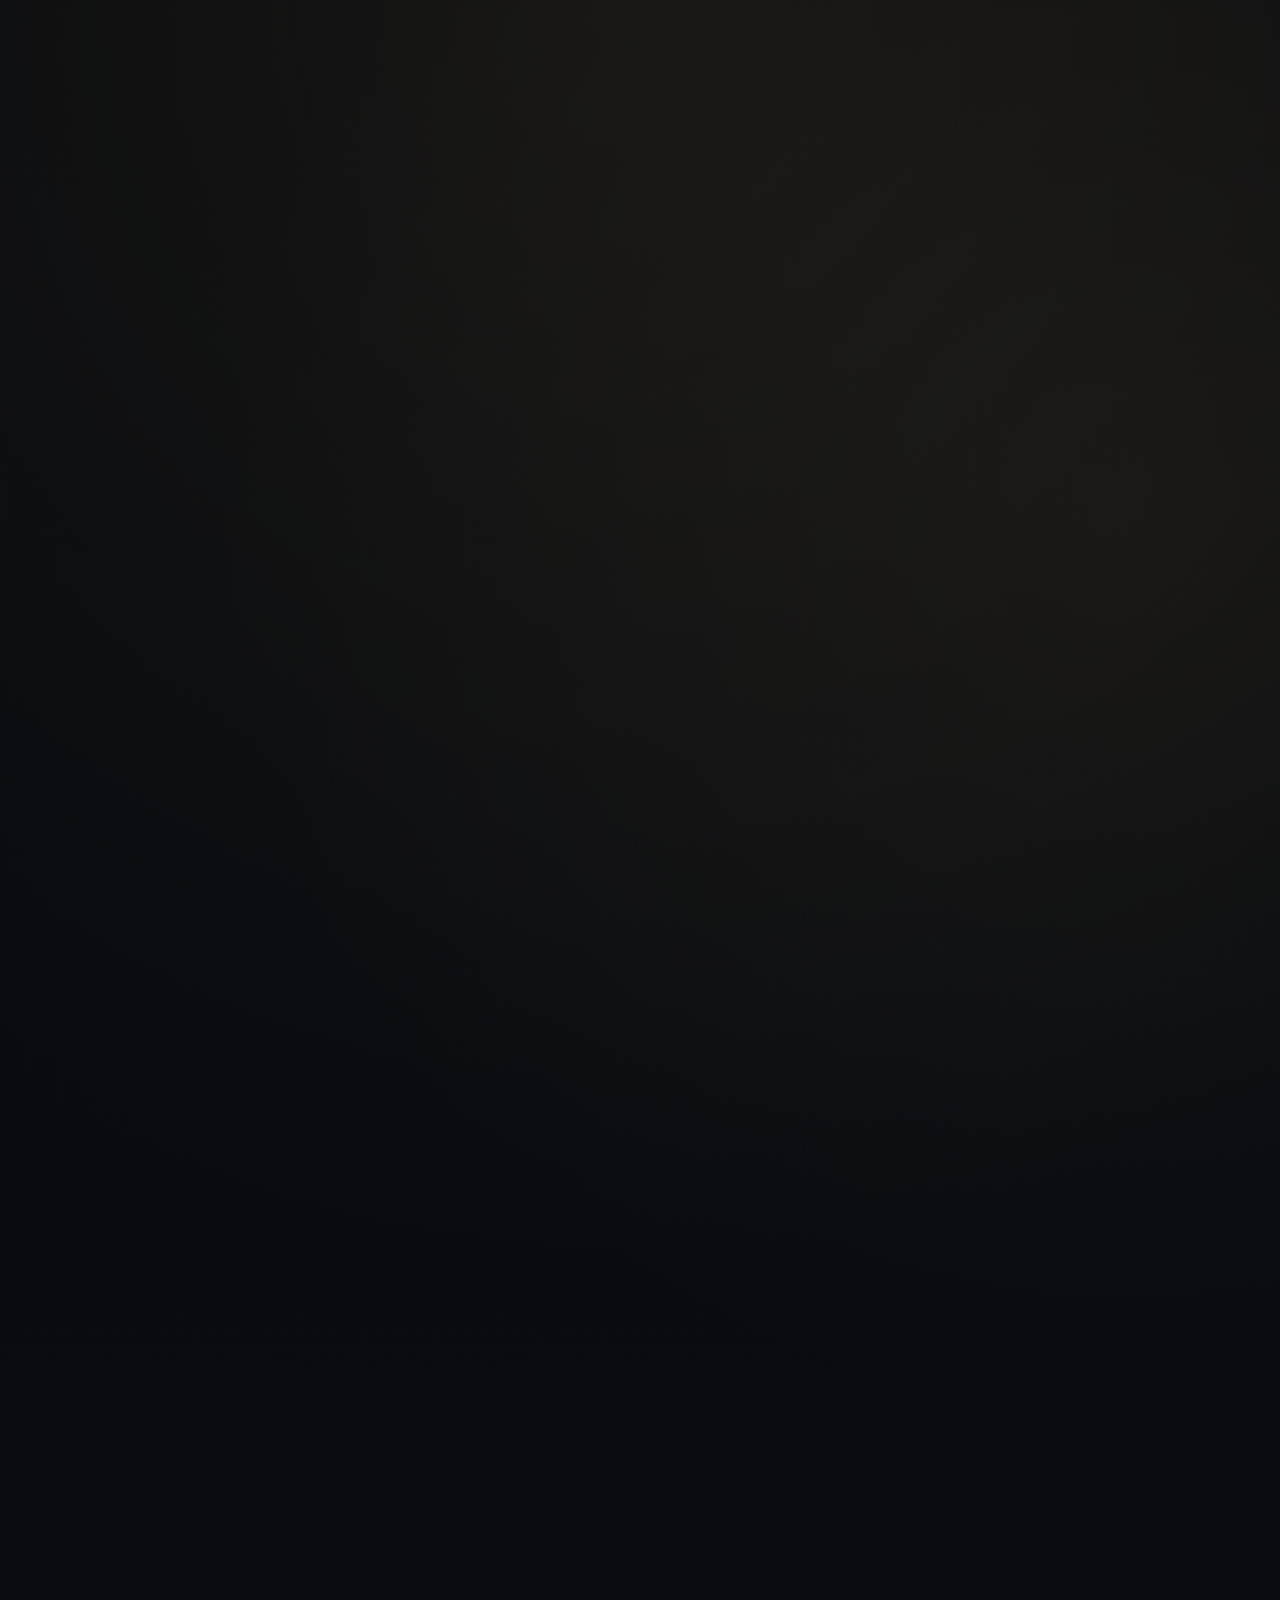
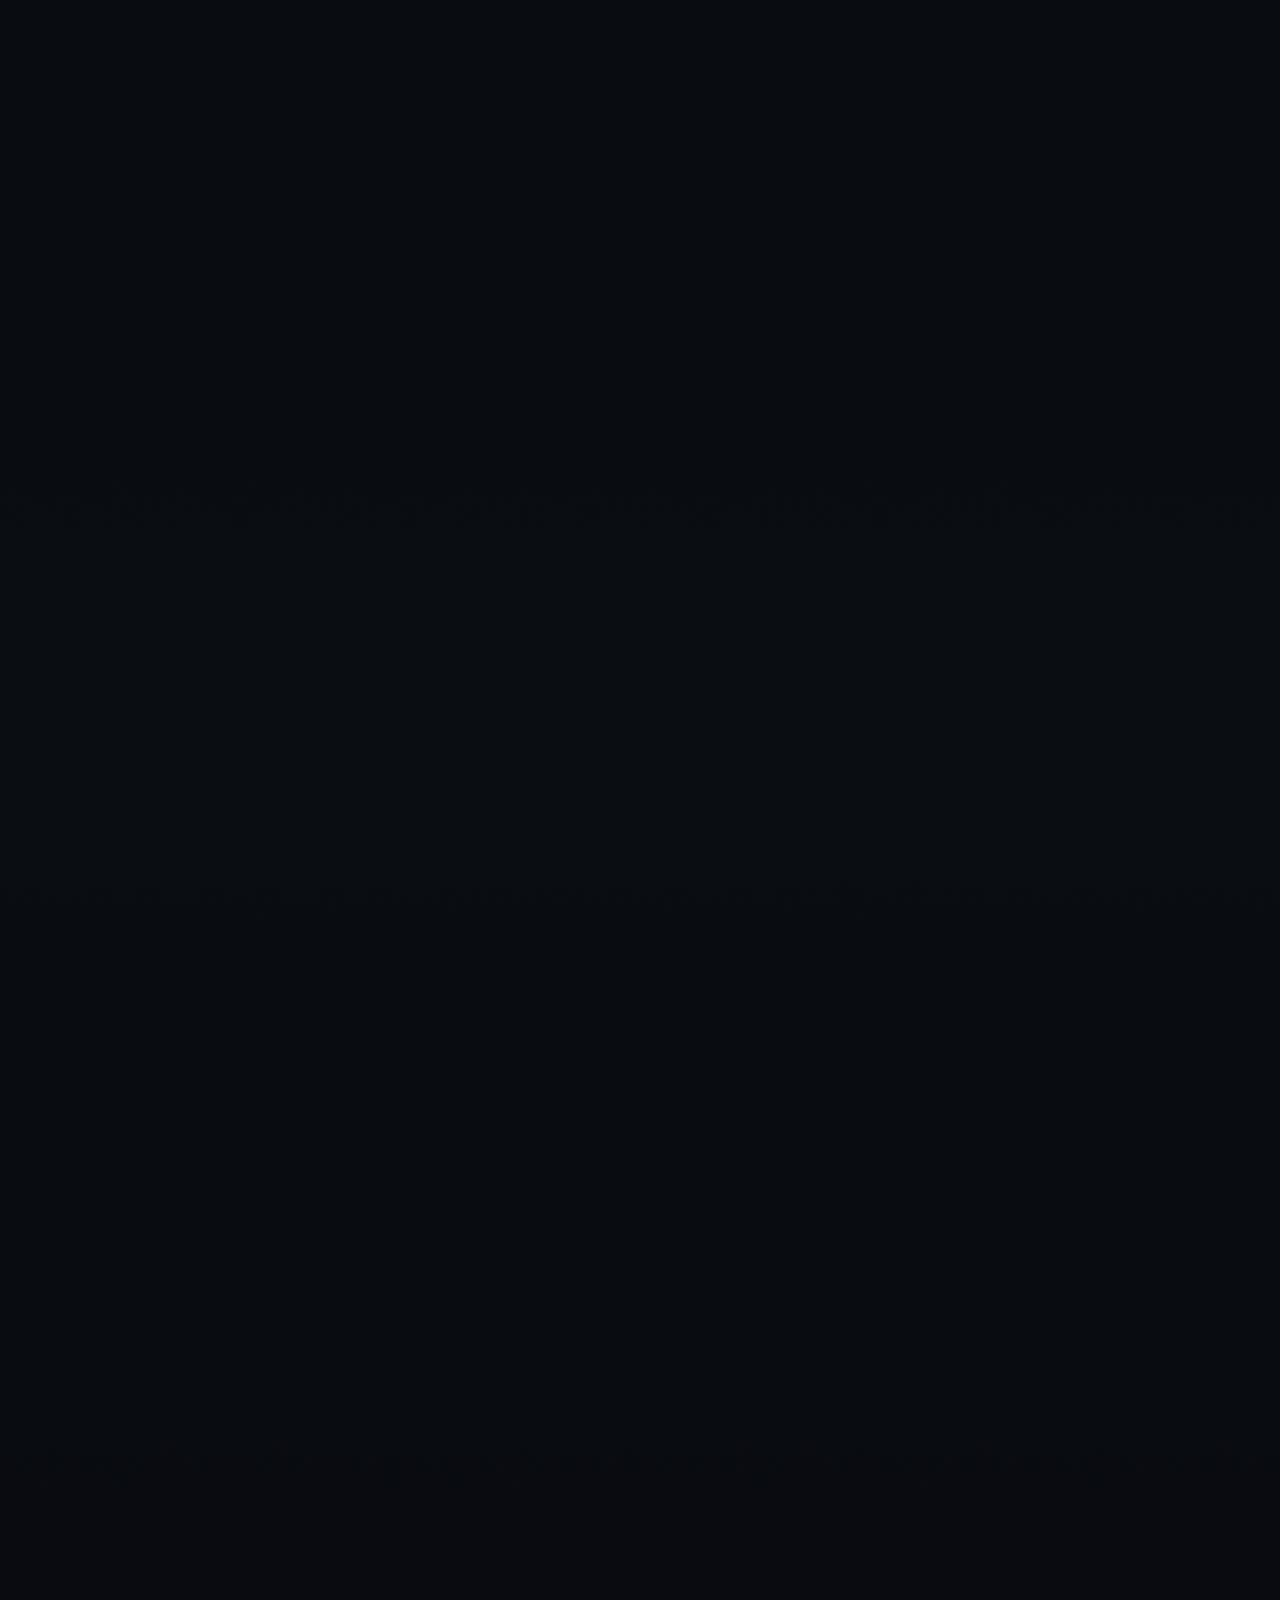
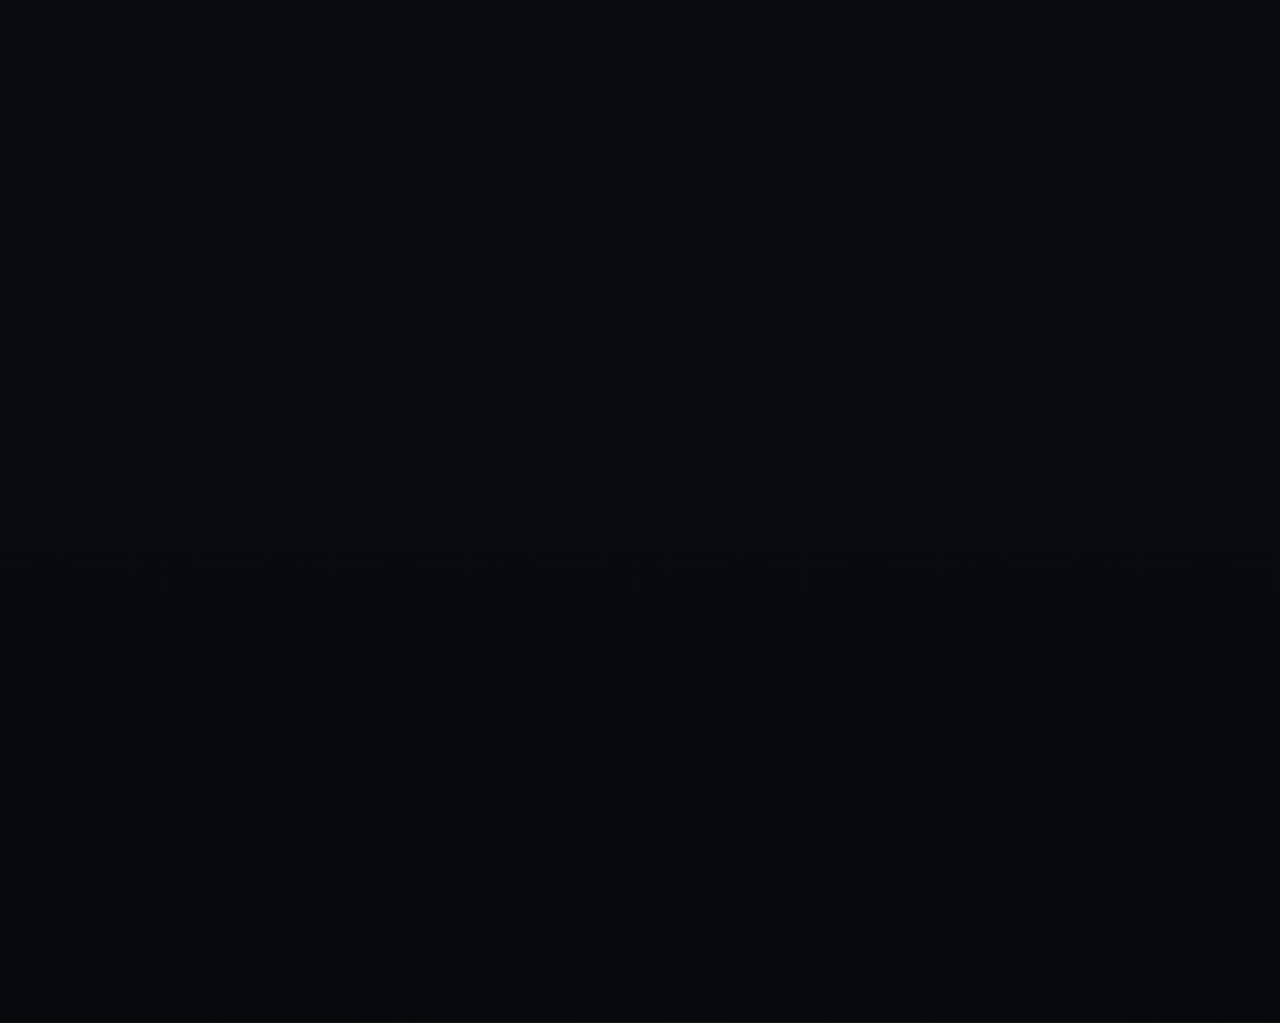
==== commit 5eba94c8: "מונה כניסות לאתר" ====
--- a/index.html
+++ b/index.html
@@ -433,6 +433,15 @@
       </div>
     </div>
 
+    <img
+      class="site-hit-pixel"
+      src="https://hits.sh/arieldaniely.github.io/otzariaai-site.svg?view=total&label=Visits&color=e6d28c&labelColor=151820"
+      alt=""
+      width="1"
+      height="1"
+      aria-hidden="true"
+    />
+    <script src="analytics.js"></script>
     <script src="script.js"></script>
   </body>
 </html>
--- a/styles.css
+++ b/styles.css
@@ -640,6 +640,15 @@
   white-space: nowrap;
 }
 
+.site-hit-pixel {
+  position: absolute;
+  left: -9999px;
+  width: 1px;
+  height: 1px;
+  opacity: 0;
+  pointer-events: none;
+}
+
 .download-modal[hidden] {
   display: none;
 }
